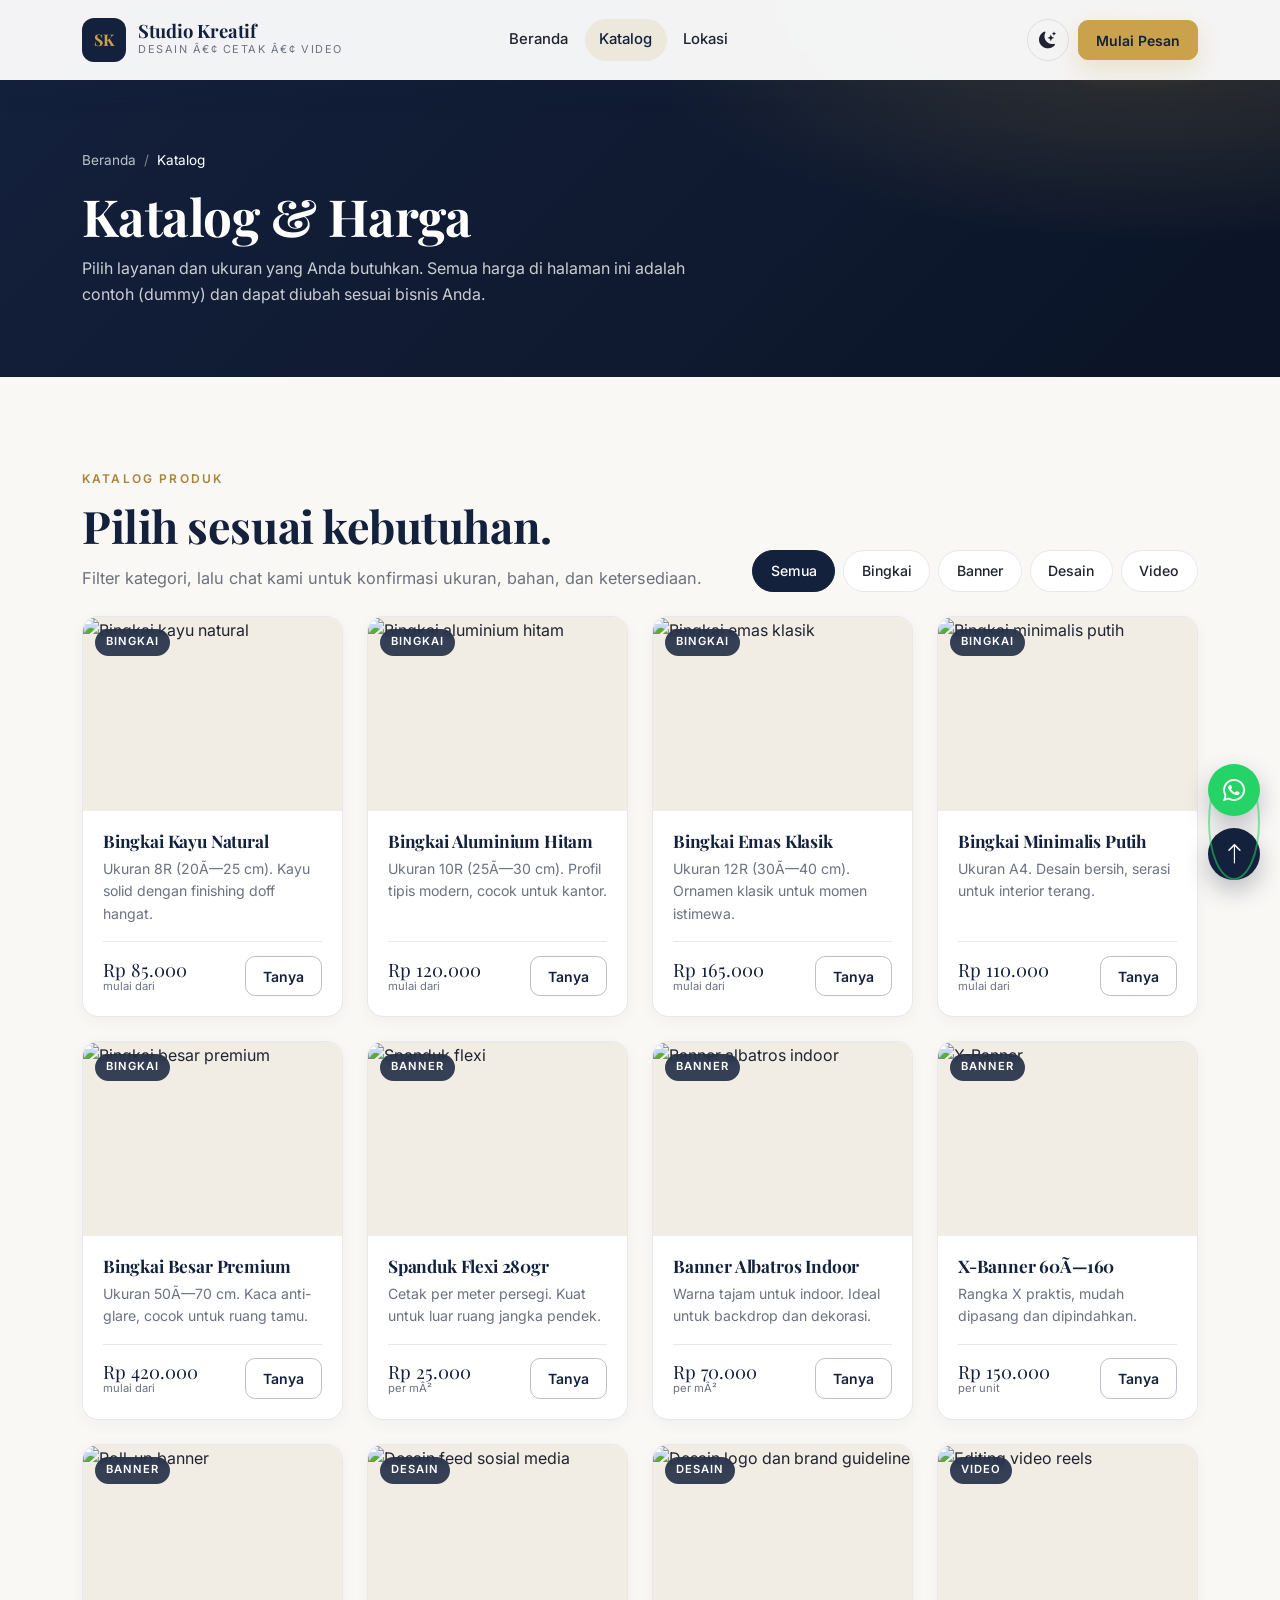
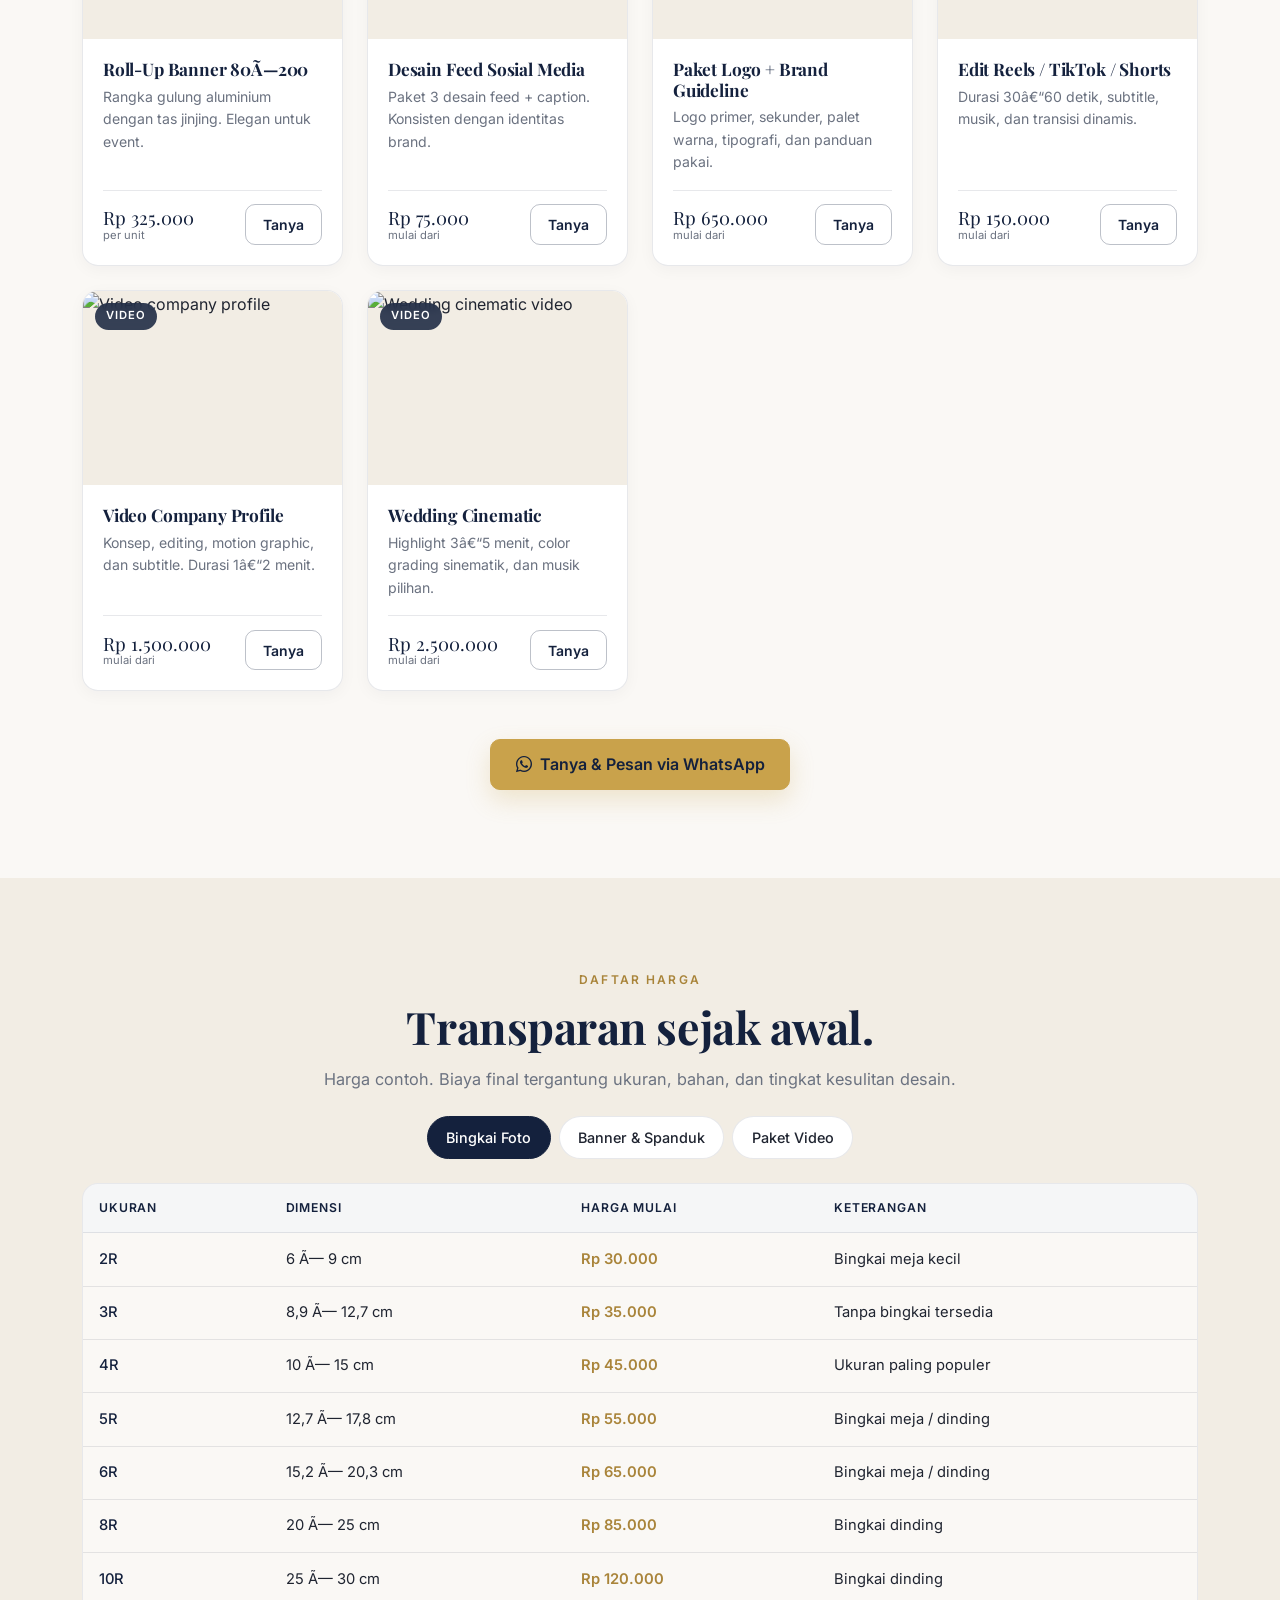
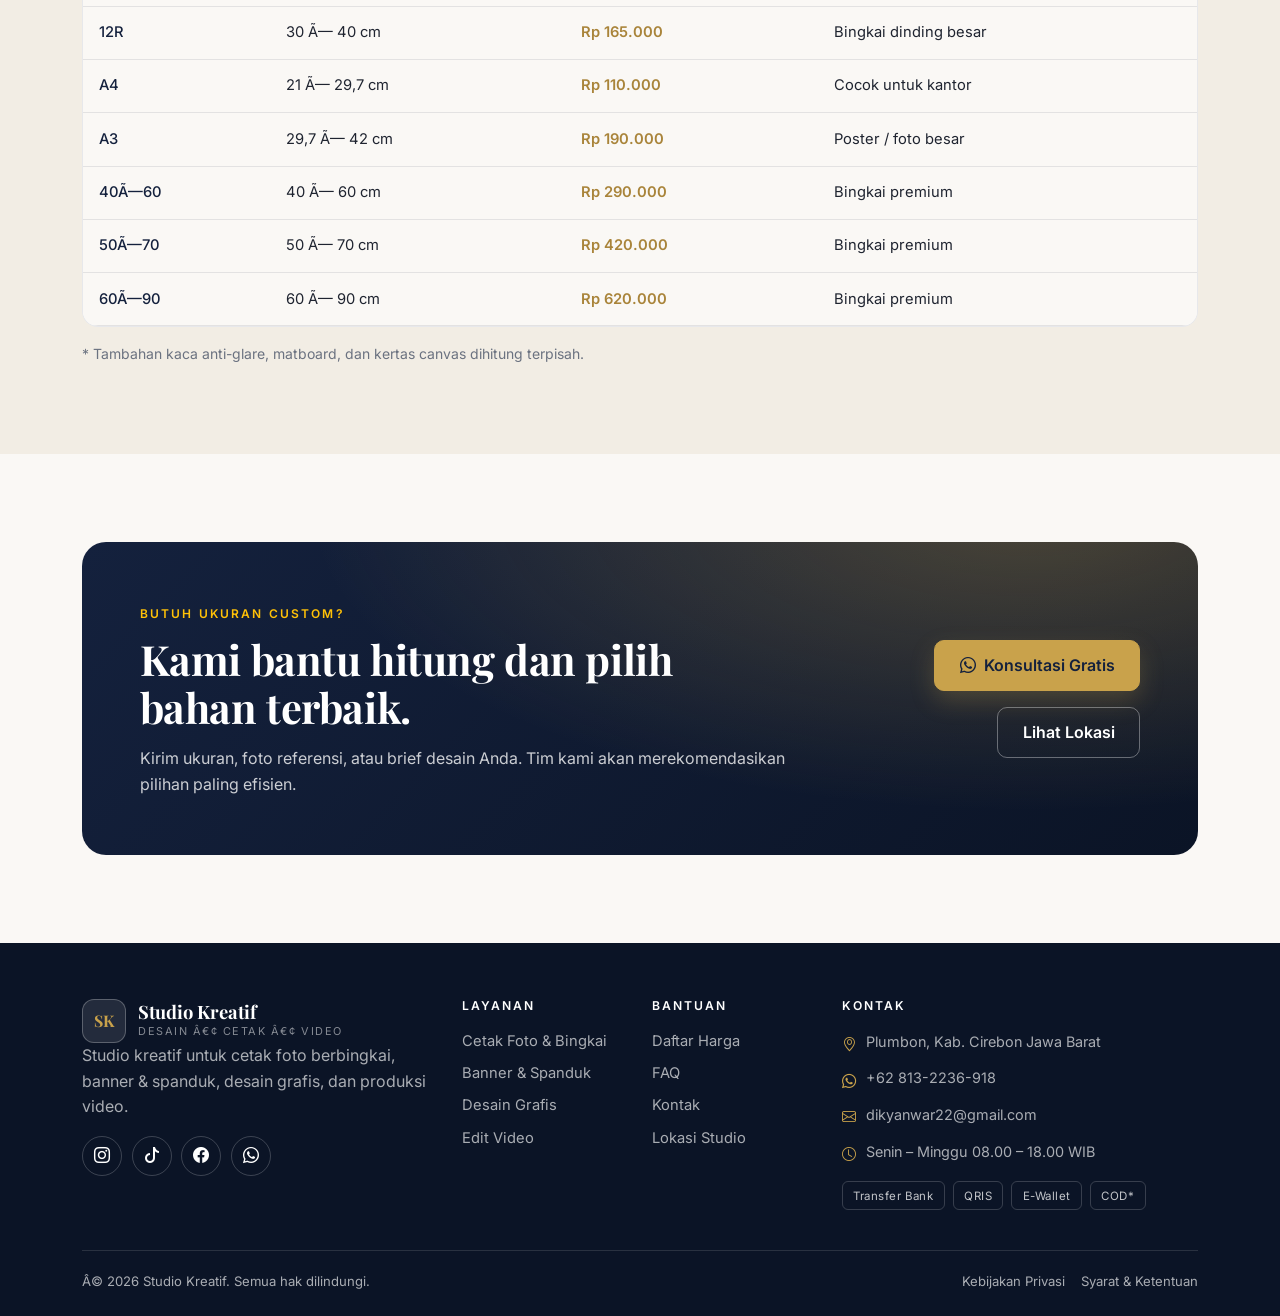
==== katalog.html @ ff6238dd "first commit" ====
﻿<!DOCTYPE html>
<html lang="id">
  <head>
    <meta charset="utf-8" />
    <meta name="viewport" content="width=device-width, initial-scale=1" />
    <title>Katalog &amp; Harga â€” Studio Kreatif</title>
    <meta
      name="description"
      content="Katalog lengkap Studio Kreatif: bingkai foto, banner & spanduk, desain grafis, dan paket edit video beserta daftar harga."
    />
    <meta name="theme-color" content="#14213D" />

    <link rel="preconnect" href="https://fonts.googleapis.com" />
    <link rel="preconnect" href="https://fonts.gstatic.com" crossorigin />
    <link
      href="https://fonts.googleapis.com/css2?family=Inter:wght@400;500;600;700&family=Playfair+Display:wght@600;700&display=swap"
      rel="stylesheet"
    />
    <link
      href="https://cdn.jsdelivr.net/npm/bootstrap@5.3.3/dist/css/bootstrap.min.css"
      rel="stylesheet"
    />
    <link
      href="https://cdn.jsdelivr.net/npm/bootstrap-icons@1.11.3/font/bootstrap-icons.min.css"
      rel="stylesheet"
    />
    <link href="assets/css/variables.css" rel="stylesheet" />
    <link href="assets/css/style.css" rel="stylesheet" />
    <link
      rel="icon"
      href="data:image/svg+xml,%3Csvg xmlns='http://www.w3.org/2000/svg' viewBox='0 0 64 64'%3E%3Crect width='64' height='64' rx='14' fill='%2314213D'/%3E%3Ctext x='32' y='42' font-family='Georgia,serif' font-size='26' fill='%23C9A24B' text-anchor='middle'%3ESK%3C/text%3E%3C/svg%3E"
    />
    <script>
      (function () {
        try {
          var t = localStorage.getItem("sk-theme");
          if (t) document.documentElement.setAttribute("data-theme", t);
          document.documentElement.classList.add("js");
        } catch (e) {
          document.documentElement.classList.add("js");
        }
      })();
    </script>
  </head>

  <body class="page-catalog">
    <a class="visually-hidden-focusable" href="#main">Lewati ke konten utama</a>

    <!-- ================= HEADER ================= -->
    <header class="site-header is-solid" id="siteHeader">
      <div class="container">
        <div class="header-inner">
          <a class="brand" href="index.html" aria-label="Beranda Studio Kreatif">
            <span class="brand-mark" aria-hidden="true">SK</span>
            <span class="brand-text">
              <strong data-brand>Studio Kreatif</strong>
              <small>Desain â€¢ Cetak â€¢ Video</small>
            </span>
          </a>

          <ul class="nav-menu d-none d-lg-flex">
            <li><a href="index.html">Beranda</a></li>
            <li><a class="is-active" href="katalog.html">Katalog</a></li>
            <li><a href="lokasi.html">Lokasi</a></li>
          </ul>

          <div class="header-actions">
            <button
              class="icon-btn theme-toggle"
              id="themeToggle"
              type="button"
              aria-label="Aktifkan mode gelap"
              title="Ganti tema"
            >
              <i class="bi bi-moon-stars-fill" aria-hidden="true"></i>
              <i class="bi bi-sun-fill" aria-hidden="true"></i>
            </button>
            <a class="btn btn-gold btn-sm d-none d-sm-inline-flex" href="#" data-wa>
              Mulai Pesan
            </a>
            <button
              class="menu-toggle d-lg-none"
              type="button"
              data-bs-toggle="offcanvas"
              data-bs-target="#mobileMenu"
              aria-controls="mobileMenu"
              aria-label="Buka menu"
            >
              <i class="bi bi-list" aria-hidden="true"></i>
            </button>
          </div>
        </div>
      </div>
    </header>

    <!-- ================= OFFCANVAS ================= -->
    <div
      class="offcanvas offcanvas-end"
      tabindex="-1"
      id="mobileMenu"
      aria-labelledby="mobileMenuLabel"
    >
      <div class="offcanvas-header">
        <span class="brand" id="mobileMenuLabel">
          <span class="brand-mark" aria-hidden="true">SK</span>
          <span class="brand-text">
            <strong data-brand>Studio Kreatif</strong>
            <small>Desain â€¢ Cetak â€¢ Video</small>
          </span>
        </span>
        <button
          type="button"
          class="btn-close"
          data-bs-dismiss="offcanvas"
          aria-label="Tutup menu"
        ></button>
      </div>
      <div class="offcanvas-body d-flex flex-column">
        <nav class="nav flex-column mb-4">
          <a class="nav-link" href="index.html">Beranda</a>
          <a class="nav-link is-active" href="katalog.html">Katalog</a>
          <a class="nav-link" href="lokasi.html">Lokasi</a>
        </nav>
        <a class="btn btn-gold w-100 mb-3" href="#" data-wa>Mulai Pesan</a>
        <a class="btn btn-outline-navy w-100" href="#" data-wa>Chat WhatsApp</a>
        <div class="offcanvas-contact mt-4">
          <div class="mb-2"><i class="bi bi-geo-alt text-gold me-2"></i><span data-address>Alamat studio</span></div>
          <div class="mb-2"><i class="bi bi-telephone text-gold me-2"></i><span data-phone>Nomor WhatsApp</span></div>
          <div><i class="bi bi-envelope text-gold me-2"></i><a data-email href="#">email</a></div>
        </div>
      </div>
    </div>

    <main id="main">
      <!-- ================= PAGE HERO ================= -->
      <section class="page-hero">
        <div class="container">
          <nav aria-label="breadcrumb">
            <ol class="breadcrumb">
              <li class="breadcrumb-item"><a href="index.html">Beranda</a></li>
              <li class="breadcrumb-item active" aria-current="page">Katalog</li>
            </ol>
          </nav>
          <h1>Katalog &amp; Harga</h1>
          <p>
            Pilih layanan dan ukuran yang Anda butuhkan. Semua harga di halaman
            ini adalah contoh (dummy) dan dapat diubah sesuai bisnis Anda.
          </p>
        </div>
      </section>

      <!-- ================= KATALOG ================= -->
      <section class="section" id="katalog" aria-labelledby="katalogTitle">
        <div class="container">
          <div class="row align-items-end g-4 mb-4">
            <div class="col-lg-7 reveal">
              <span class="eyebrow">Katalog Produk</span>
              <h2 class="section-title" id="katalogTitle">Pilih sesuai kebutuhan.</h2>
              <p class="section-subtitle">
                Filter kategori, lalu chat kami untuk konfirmasi ukuran, bahan, dan
                ketersediaan.
              </p>
            </div>
            <div class="col-lg-5 reveal">
              <div class="filter-bar justify-content-lg-end" role="group" aria-label="Filter kategori">
                <button class="filter-btn is-active" type="button" data-filter="all">Semua</button>
                <button class="filter-btn" type="button" data-filter="bingkai">Bingkai</button>
                <button class="filter-btn" type="button" data-filter="banner">Banner</button>
                <button class="filter-btn" type="button" data-filter="desain">Desain</button>
                <button class="filter-btn" type="button" data-filter="video">Video</button>
              </div>
            </div>
          </div>

          <div class="row g-4">
            <!-- Bingkai -->
            <div class="col-12 col-sm-6 col-lg-4 col-xl-3 reveal" data-category="bingkai">
              <article class="product-card">
                <div class="product-media">
                  <span class="product-badge">Bingkai</span>
                  <img src="https://picsum.photos/seed/sk-cat-kayu/640/480" alt="Bingkai kayu natural" width="640" height="480" loading="lazy" />
                </div>
                <div class="product-body">
                  <h3>Bingkai Kayu Natural</h3>
                  <p>Ukuran 8R (20Ã—25 cm). Kayu solid dengan finishing doff hangat.</p>
                  <div class="product-foot">
                    <div class="product-price">Rp 85.000<small>mulai dari</small></div>
                    <a class="btn btn-outline-navy btn-sm" href="#" data-wa data-wa-text="Halo, saya ingin pesan Bingkai Kayu Natural 8R (20x25 cm).">Tanya</a>
                  </div>
                </div>
              </article>
            </div>

            <div class="col-12 col-sm-6 col-lg-4 col-xl-3 reveal" data-category="bingkai">
              <article class="product-card">
                <div class="product-media">
                  <span class="product-badge">Bingkai</span>
                  <img src="https://picsum.photos/seed/sk-cat-alu/640/480" alt="Bingkai aluminium hitam" width="640" height="480" loading="lazy" />
                </div>
                <div class="product-body">
                  <h3>Bingkai Aluminium Hitam</h3>
                  <p>Ukuran 10R (25Ã—30 cm). Profil tipis modern, cocok untuk kantor.</p>
                  <div class="product-foot">
                    <div class="product-price">Rp 120.000<small>mulai dari</small></div>
                    <a class="btn btn-outline-navy btn-sm" href="#" data-wa data-wa-text="Halo, saya ingin pesan Bingkai Aluminium Hitam 10R (25x30 cm).">Tanya</a>
                  </div>
                </div>
              </article>
            </div>

            <div class="col-12 col-sm-6 col-lg-4 col-xl-3 reveal" data-category="bingkai">
              <article class="product-card">
                <div class="product-media">
                  <span class="product-badge">Bingkai</span>
                  <img src="https://picsum.photos/seed/sk-cat-gold/640/480" alt="Bingkai emas klasik" width="640" height="480" loading="lazy" />
                </div>
                <div class="product-body">
                  <h3>Bingkai Emas Klasik</h3>
                  <p>Ukuran 12R (30Ã—40 cm). Ornamen klasik untuk momen istimewa.</p>
                  <div class="product-foot">
                    <div class="product-price">Rp 165.000<small>mulai dari</small></div>
                    <a class="btn btn-outline-navy btn-sm" href="#" data-wa data-wa-text="Halo, saya ingin pesan Bingkai Emas Klasik 12R (30x40 cm).">Tanya</a>
                  </div>
                </div>
              </article>
            </div>

            <div class="col-12 col-sm-6 col-lg-4 col-xl-3 reveal" data-category="bingkai">
              <article class="product-card">
                <div class="product-media">
                  <span class="product-badge">Bingkai</span>
                  <img src="https://picsum.photos/seed/sk-cat-white/640/480" alt="Bingkai minimalis putih" width="640" height="480" loading="lazy" />
                </div>
                <div class="product-body">
                  <h3>Bingkai Minimalis Putih</h3>
                  <p>Ukuran A4. Desain bersih, serasi untuk interior terang.</p>
                  <div class="product-foot">
                    <div class="product-price">Rp 110.000<small>mulai dari</small></div>
                    <a class="btn btn-outline-navy btn-sm" href="#" data-wa data-wa-text="Halo, saya ingin pesan Bingkai Minimalis Putih ukuran A4.">Tanya</a>
                  </div>
                </div>
              </article>
            </div>

            <div class="col-12 col-sm-6 col-lg-4 col-xl-3 reveal" data-category="bingkai">
              <article class="product-card">
                <div class="product-media">
                  <span class="product-badge">Bingkai</span>
                  <img src="https://picsum.photos/seed/sk-cat-big/640/480" alt="Bingkai besar premium" width="640" height="480" loading="lazy" />
                </div>
                <div class="product-body">
                  <h3>Bingkai Besar Premium</h3>
                  <p>Ukuran 50Ã—70 cm. Kaca anti-glare, cocok untuk ruang tamu.</p>
                  <div class="product-foot">
                    <div class="product-price">Rp 420.000<small>mulai dari</small></div>
                    <a class="btn btn-outline-navy btn-sm" href="#" data-wa data-wa-text="Halo, saya ingin pesan Bingkai Besar Premium 50x70 cm.">Tanya</a>
                  </div>
                </div>
              </article>
            </div>

            <!-- Banner -->
            <div class="col-12 col-sm-6 col-lg-4 col-xl-3 reveal" data-category="banner">
              <article class="product-card">
                <div class="product-media">
                  <span class="product-badge">Banner</span>
                  <img src="https://picsum.photos/seed/sk-cat-flexi/640/480" alt="Spanduk flexi" width="640" height="480" loading="lazy" />
                </div>
                <div class="product-body">
                  <h3>Spanduk Flexi 280gr</h3>
                  <p>Cetak per meter persegi. Kuat untuk luar ruang jangka pendek.</p>
                  <div class="product-foot">
                    <div class="product-price">Rp 25.000<small>per mÂ²</small></div>
                    <a class="btn btn-outline-navy btn-sm" href="#" data-wa data-wa-text="Halo, saya ingin pesan Spanduk Flexi 280gr. Mohon info ukuran dan harga.">Tanya</a>
                  </div>
                </div>
              </article>
            </div>

            <div class="col-12 col-sm-6 col-lg-4 col-xl-3 reveal" data-category="banner">
              <article class="product-card">
                <div class="product-media">
                  <span class="product-badge">Banner</span>
                  <img src="https://picsum.photos/seed/sk-cat-albatros/640/480" alt="Banner albatros indoor" width="640" height="480" loading="lazy" />
                </div>
                <div class="product-body">
                  <h3>Banner Albatros Indoor</h3>
                  <p>Warna tajam untuk indoor. Ideal untuk backdrop dan dekorasi.</p>
                  <div class="product-foot">
                    <div class="product-price">Rp 70.000<small>per mÂ²</small></div>
                    <a class="btn btn-outline-navy btn-sm" href="#" data-wa data-wa-text="Halo, saya ingin pesan Banner Albatros Indoor. Mohon info ukuran dan harga.">Tanya</a>
                  </div>
                </div>
              </article>
            </div>

            <div class="col-12 col-sm-6 col-lg-4 col-xl-3 reveal" data-category="banner">
              <article class="product-card">
                <div class="product-media">
                  <span class="product-badge">Banner</span>
                  <img src="https://picsum.photos/seed/sk-cat-xbanner/640/480" alt="X-Banner" width="640" height="480" loading="lazy" />
                </div>
                <div class="product-body">
                  <h3>X-Banner 60Ã—160</h3>
                  <p>Rangka X praktis, mudah dipasang dan dipindahkan.</p>
                  <div class="product-foot">
                    <div class="product-price">Rp 150.000<small>per unit</small></div>
                    <a class="btn btn-outline-navy btn-sm" href="#" data-wa data-wa-text="Halo, saya ingin pesan X-Banner 60x160 cm.">Tanya</a>
                  </div>
                </div>
              </article>
            </div>

            <div class="col-12 col-sm-6 col-lg-4 col-xl-3 reveal" data-category="banner">
              <article class="product-card">
                <div class="product-media">
                  <span class="product-badge">Banner</span>
                  <img src="https://picsum.photos/seed/sk-cat-rollup/640/480" alt="Roll-up banner" width="640" height="480" loading="lazy" />
                </div>
                <div class="product-body">
                  <h3>Roll-Up Banner 80Ã—200</h3>
                  <p>Rangka gulung aluminium dengan tas jinjing. Elegan untuk event.</p>
                  <div class="product-foot">
                    <div class="product-price">Rp 325.000<small>per unit</small></div>
                    <a class="btn btn-outline-navy btn-sm" href="#" data-wa data-wa-text="Halo, saya ingin pesan Roll-Up Banner 80x200 cm.">Tanya</a>
                  </div>
                </div>
              </article>
            </div>

            <!-- Desain -->
            <div class="col-12 col-sm-6 col-lg-4 col-xl-3 reveal" data-category="desain">
              <article class="product-card">
                <div class="product-media">
                  <span class="product-badge">Desain</span>
                  <img src="https://picsum.photos/seed/sk-cat-feed/640/480" alt="Desain feed sosial media" width="640" height="480" loading="lazy" />
                </div>
                <div class="product-body">
                  <h3>Desain Feed Sosial Media</h3>
                  <p>Paket 3 desain feed + caption. Konsisten dengan identitas brand.</p>
                  <div class="product-foot">
                    <div class="product-price">Rp 75.000<small>mulai dari</small></div>
                    <a class="btn btn-outline-navy btn-sm" href="#" data-wa data-wa-text="Halo, saya ingin pesan Desain Feed Sosial Media (paket 3 desain).">Tanya</a>
                  </div>
                </div>
              </article>
            </div>

            <div class="col-12 col-sm-6 col-lg-4 col-xl-3 reveal" data-category="desain">
              <article class="product-card">
                <div class="product-media">
                  <span class="product-badge">Desain</span>
                  <img src="https://picsum.photos/seed/sk-cat-logo/640/480" alt="Desain logo dan brand guideline" width="640" height="480" loading="lazy" />
                </div>
                <div class="product-body">
                  <h3>Paket Logo + Brand Guideline</h3>
                  <p>Logo primer, sekunder, palet warna, tipografi, dan panduan pakai.</p>
                  <div class="product-foot">
                    <div class="product-price">Rp 650.000<small>mulai dari</small></div>
                    <a class="btn btn-outline-navy btn-sm" href="#" data-wa data-wa-text="Halo, saya ingin pesan Paket Logo + Brand Guideline.">Tanya</a>
                  </div>
                </div>
              </article>
            </div>

            <!-- Video -->
            <div class="col-12 col-sm-6 col-lg-4 col-xl-3 reveal" data-category="video">
              <article class="product-card">
                <div class="product-media">
                  <span class="product-badge">Video</span>
                  <img src="https://picsum.photos/seed/sk-cat-reels/640/480" alt="Editing video reels" width="640" height="480" loading="lazy" />
                </div>
                <div class="product-body">
                  <h3>Edit Reels / TikTok / Shorts</h3>
                  <p>Durasi 30â€“60 detik, subtitle, musik, dan transisi dinamis.</p>
                  <div class="product-foot">
                    <div class="product-price">Rp 150.000<small>mulai dari</small></div>
                    <a class="btn btn-outline-navy btn-sm" href="#" data-wa data-wa-text="Halo, saya ingin pesan Edit Reels/TikTok/Shorts.">Tanya</a>
                  </div>
                </div>
              </article>
            </div>

            <div class="col-12 col-sm-6 col-lg-4 col-xl-3 reveal" data-category="video">
              <article class="product-card">
                <div class="product-media">
                  <span class="product-badge">Video</span>
                  <img src="https://picsum.photos/seed/sk-cat-company/640/480" alt="Video company profile" width="640" height="480" loading="lazy" />
                </div>
                <div class="product-body">
                  <h3>Video Company Profile</h3>
                  <p>Konsep, editing, motion graphic, dan subtitle. Durasi 1â€“2 menit.</p>
                  <div class="product-foot">
                    <div class="product-price">Rp 1.500.000<small>mulai dari</small></div>
                    <a class="btn btn-outline-navy btn-sm" href="#" data-wa data-wa-text="Halo, saya ingin pesan Video Company Profile.">Tanya</a>
                  </div>
                </div>
              </article>
            </div>

            <div class="col-12 col-sm-6 col-lg-4 col-xl-3 reveal" data-category="video">
              <article class="product-card">
                <div class="product-media">
                  <span class="product-badge">Video</span>
                  <img src="https://picsum.photos/seed/sk-cat-wedding/640/480" alt="Wedding cinematic video" width="640" height="480" loading="lazy" />
                </div>
                <div class="product-body">
                  <h3>Wedding Cinematic</h3>
                  <p>Highlight 3â€“5 menit, color grading sinematik, dan musik pilihan.</p>
                  <div class="product-foot">
                    <div class="product-price">Rp 2.500.000<small>mulai dari</small></div>
                    <a class="btn btn-outline-navy btn-sm" href="#" data-wa data-wa-text="Halo, saya ingin pesan Wedding Cinematic Video.">Tanya</a>
                  </div>
                </div>
              </article>
            </div>
          </div>

          <div class="text-center mt-5 reveal">
            <a class="btn btn-gold" href="#" data-wa>
              <i class="bi bi-whatsapp me-2" aria-hidden="true"></i>Tanya &amp; Pesan via WhatsApp
            </a>
          </div>
        </div>
      </section>

      <!-- ================= HARGA ================= -->
      <section class="section section-alt" id="harga" aria-labelledby="hargaTitle">
        <div class="container">
          <div class="section-head mx-auto text-center mb-4 reveal">
            <span class="eyebrow">Daftar Harga</span>
            <h2 class="section-title" id="hargaTitle">Transparan sejak awal.</h2>
            <p class="section-subtitle">
              Harga contoh. Biaya final tergantung ukuran, bahan, dan tingkat
              kesulitan desain.
            </p>
          </div>

          <ul class="nav nav-pills nav-pills-sk justify-content-center mb-4 reveal" role="tablist">
            <li class="nav-item" role="presentation">
              <button class="nav-link active" id="tab-bingkai" data-bs-toggle="pill" data-bs-target="#pane-bingkai" type="button" role="tab" aria-controls="pane-bingkai" aria-selected="true">
                Bingkai Foto
              </button>
            </li>
            <li class="nav-item" role="presentation">
              <button class="nav-link" id="tab-banner" data-bs-toggle="pill" data-bs-target="#pane-banner" type="button" role="tab" aria-controls="pane-banner" aria-selected="false">
                Banner &amp; Spanduk
              </button>
            </li>
            <li class="nav-item" role="presentation">
              <button class="nav-link" id="tab-video" data-bs-toggle="pill" data-bs-target="#pane-video" type="button" role="tab" aria-controls="pane-video" aria-selected="false">
                Paket Video
              </button>
            </li>
          </ul>

          <div class="tab-content reveal">
            <div class="tab-pane fade show active" id="pane-bingkai" role="tabpanel" aria-labelledby="tab-bingkai" tabindex="0">
              <div class="pricing-table">
                <div class="table-responsive">
                  <table class="table table-sk align-middle mb-0">
                    <thead>
                      <tr>
                        <th scope="col">Ukuran</th>
                        <th scope="col">Dimensi</th>
                        <th scope="col">Harga mulai</th>
                        <th scope="col">Keterangan</th>
                      </tr>
                    </thead>
                    <tbody>
                      <tr><td>2R</td><td>6 Ã— 9 cm</td><td class="price-cell">Rp 30.000</td><td>Bingkai meja kecil</td></tr>
                      <tr><td>3R</td><td>8,9 Ã— 12,7 cm</td><td class="price-cell">Rp 35.000</td><td>Tanpa bingkai tersedia</td></tr>
                      <tr><td>4R</td><td>10 Ã— 15 cm</td><td class="price-cell">Rp 45.000</td><td>Ukuran paling populer</td></tr>
                      <tr><td>5R</td><td>12,7 Ã— 17,8 cm</td><td class="price-cell">Rp 55.000</td><td>Bingkai meja / dinding</td></tr>
                      <tr><td>6R</td><td>15,2 Ã— 20,3 cm</td><td class="price-cell">Rp 65.000</td><td>Bingkai meja / dinding</td></tr>
                      <tr><td>8R</td><td>20 Ã— 25 cm</td><td class="price-cell">Rp 85.000</td><td>Bingkai dinding</td></tr>
                      <tr><td>10R</td><td>25 Ã— 30 cm</td><td class="price-cell">Rp 120.000</td><td>Bingkai dinding</td></tr>
                      <tr><td>12R</td><td>30 Ã— 40 cm</td><td class="price-cell">Rp 165.000</td><td>Bingkai dinding besar</td></tr>
                      <tr><td>A4</td><td>21 Ã— 29,7 cm</td><td class="price-cell">Rp 110.000</td><td>Cocok untuk kantor</td></tr>
                      <tr><td>A3</td><td>29,7 Ã— 42 cm</td><td class="price-cell">Rp 190.000</td><td>Poster / foto besar</td></tr>
                      <tr><td>40Ã—60</td><td>40 Ã— 60 cm</td><td class="price-cell">Rp 290.000</td><td>Bingkai premium</td></tr>
                      <tr><td>50Ã—70</td><td>50 Ã— 70 cm</td><td class="price-cell">Rp 420.000</td><td>Bingkai premium</td></tr>
                      <tr><td>60Ã—90</td><td>60 Ã— 90 cm</td><td class="price-cell">Rp 620.000</td><td>Bingkai premium</td></tr>
                    </tbody>
                  </table>
                </div>
              </div>
              <p class="small text-muted-2 mt-3 mb-0">
                * Tambahan kaca anti-glare, matboard, dan kertas canvas dihitung terpisah.
              </p>
            </div>

            <div class="tab-pane fade" id="pane-banner" role="tabpanel" aria-labelledby="tab-banner" tabindex="0">
              <div class="pricing-table">
                <div class="table-responsive">
                  <table class="table table-sk align-middle mb-0">
                    <thead>
                      <tr>
                        <th scope="col">Bahan / Layanan</th>
                        <th scope="col">Satuan</th>
                        <th scope="col">Harga</th>
                        <th scope="col">Keterangan</th>
                      </tr>
                    </thead>
                    <tbody>
                      <tr><td>Flexi 280gr</td><td>per mÂ²</td><td class="price-cell">Rp 25.000</td><td>Outdoor jangka pendek</td></tr>
                      <tr><td>Flexi 340gr</td><td>per mÂ²</td><td class="price-cell">Rp 35.000</td><td>Lebih tebal &amp; kuat</td></tr>
                      <tr><td>Flexi 440gr</td><td>per mÂ²</td><td class="price-cell">Rp 45.000</td><td>Premium outdoor</td></tr>
                      <tr><td>Albatros Indoor</td><td>per mÂ²</td><td class="price-cell">Rp 70.000</td><td>Warna tajam, indoor</td></tr>
                      <tr><td>Vinyl</td><td>per mÂ²</td><td class="price-cell">Rp 90.000</td><td>Stiker vinyl premium</td></tr>
                      <tr><td>Finishing mata ayam</td><td>per titik</td><td class="price-cell">Rp 5.000</td><td>Ring logam</td></tr>
                      <tr><td>Finishing lipat jahit</td><td>per meter</td><td class="price-cell">Rp 10.000</td><td>Penguat tepi</td></tr>
                      <tr><td>X-Banner 60Ã—160</td><td>per unit</td><td class="price-cell">Rp 150.000</td><td>Termasuk rangka</td></tr>
                      <tr><td>Roll-Up 80Ã—200</td><td>per unit</td><td class="price-cell">Rp 325.000</td><td>Termasuk tas jinjing</td></tr>
                    </tbody>
                  </table>
                </div>
              </div>
              <p class="small text-muted-2 mt-3 mb-0">
                * Rumus: (Panjang Ã— Lebar Ã— harga per mÂ² Ã— qty) + biaya finishing.
              </p>
            </div>

            <div class="tab-pane fade" id="pane-video" role="tabpanel" aria-labelledby="tab-video" tabindex="0">
              <div class="pricing-table">
                <div class="table-responsive">
                  <table class="table table-sk align-middle mb-0">
                    <thead>
                      <tr>
                        <th scope="col">Fitur</th>
                        <th scope="col">Basic</th>
                        <th scope="col">Standard</th>
                        <th scope="col">Premium</th>
                      </tr>
                    </thead>
                    <tbody>
                      <tr><td>Harga</td><td class="price-cell">Rp 350.000</td><td class="price-cell">Rp 850.000</td><td class="price-cell">Rp 2.500.000</td></tr>
                      <tr><td>Durasi</td><td>â‰¤ 30 detik</td><td>â‰¤ 90 detik</td><td>â‰¤ 5 menit</td></tr>
                      <tr><td>Jumlah revisi</td><td>1Ã—</td><td>2Ã—</td><td>3Ã—</td></tr>
                      <tr><td>Resolusi</td><td>1080p</td><td>1080p</td><td>4K</td></tr>
                      <tr><td>Musik &amp; subtitle</td><td>Termasuk</td><td>Termasuk</td><td>Termasuk</td></tr>
                      <tr><td>Motion graphic</td><td>â€”</td><td>Sederhana</td><td>Custom</td></tr>
                      <tr><td>Waktu pengerjaan</td><td>2â€“3 hari</td><td>3â€“5 hari</td><td>7â€“10 hari</td></tr>
                    </tbody>
                  </table>
                </div>
              </div>
              <p class="small text-muted-2 mt-3 mb-0">
                * Harga belum termasuk shooting. Silakan konsultasikan kebutuhan Anda.
              </p>
            </div>
          </div>
        </div>
      </section>

      <!-- ================= CTA ================= -->
      <section class="section" aria-labelledby="ctaKatalogTitle">
        <div class="container">
          <div class="cta-band reveal">
            <div class="row align-items-center g-4">
              <div class="col-lg-8">
                <span class="eyebrow text-warning">Butuh ukuran custom?</span>
                <h2 id="ctaKatalogTitle">Kami bantu hitung dan pilih bahan terbaik.</h2>
                <p class="mt-3">
                  Kirim ukuran, foto referensi, atau brief desain Anda. Tim kami akan
                  merekomendasikan pilihan paling efisien.
                </p>
              </div>
              <div class="col-lg-4">
                <div class="d-flex flex-wrap gap-3 justify-content-lg-end">
                  <a class="btn btn-gold" href="#" data-wa>
                    <i class="bi bi-whatsapp me-2" aria-hidden="true"></i>Konsultasi Gratis
                  </a>
                  <a class="btn btn-ghost-light" href="lokasi.html">Lihat Lokasi</a>
                </div>
              </div>
            </div>
          </div>
        </div>
      </section>
    </main>

    <!-- ================= FOOTER ================= -->
    <footer class="site-footer">
      <div class="container">
        <div class="row g-4">
          <div class="col-lg-4">
            <a class="brand footer-brand" href="index.html">
              <span class="brand-mark" aria-hidden="true">SK</span>
              <span class="brand-text">
                <strong data-brand>Studio Kreatif</strong>
                <small>Desain â€¢ Cetak â€¢ Video</small>
              </span>
            </a>
            <p>
              Studio kreatif untuk cetak foto berbingkai, banner &amp; spanduk,
              desain grafis, dan produksi video.
            </p>
            <div class="social-links">
              <a href="#" data-social="instagram" aria-label="Instagram"><i class="bi bi-instagram" aria-hidden="true"></i></a>
              <a href="#" data-social="tiktok" aria-label="TikTok"><i class="bi bi-tiktok" aria-hidden="true"></i></a>
              <a href="#" data-social="facebook" aria-label="Facebook"><i class="bi bi-facebook" aria-hidden="true"></i></a>
              <a href="#" data-wa aria-label="WhatsApp"><i class="bi bi-whatsapp" aria-hidden="true"></i></a>
            </div>
          </div>

          <div class="col-6 col-lg-2">
            <h3>Layanan</h3>
            <ul class="footer-links">
              <li><a href="katalog.html?kategori=bingkai">Cetak Foto &amp; Bingkai</a></li>
              <li><a href="katalog.html?kategori=banner">Banner &amp; Spanduk</a></li>
              <li><a href="katalog.html?kategori=desain">Desain Grafis</a></li>
              <li><a href="katalog.html?kategori=video">Edit Video</a></li>
            </ul>
          </div>

          <div class="col-6 col-lg-2">
            <h3>Bantuan</h3>
            <ul class="footer-links">
              <li><a href="katalog.html#harga">Daftar Harga</a></li>
              <li><a href="lokasi.html#faq">FAQ</a></li>
              <li><a href="lokasi.html#kontak">Kontak</a></li>
              <li><a href="lokasi.html">Lokasi Studio</a></li>
            </ul>
          </div>

          <div class="col-lg-4">
            <h3>Kontak</h3>
            <ul class="footer-contact">
              <li><i class="bi bi-geo-alt" aria-hidden="true"></i><span data-address>Alamat studio</span></li>
              <li><i class="bi bi-whatsapp" aria-hidden="true"></i><a href="#" data-wa><span data-phone>Nomor WhatsApp</span></a></li>
              <li><i class="bi bi-envelope" aria-hidden="true"></i><a data-email href="mailto:dikyanwar22@gmail.com">dikyanwar22@gmail.com</a></li>
              <li><i class="bi bi-clock" aria-hidden="true"></i><span>Senin – Minggu 08.00 – 18.00 WIB</span></li>
            </ul>
            <div class="pay-badges mt-3">
              <span>Transfer Bank</span>
              <span>QRIS</span>
              <span>E-Wallet</span>
              <span>COD*</span>
            </div>
          </div>
        </div>

        <div class="footer-bottom d-flex flex-wrap justify-content-between gap-2">
          <span>Â© <span data-year>2026</span> <span data-brand>Studio Kreatif</span>. Semua hak dilindungi.</span>
          <span class="d-flex gap-3">
            <a href="lokasi.html#faq">Kebijakan Privasi</a>
            <a href="lokasi.html#faq">Syarat &amp; Ketentuan</a>
          </span>
        </div>
      </div>
    </footer>

    <!-- ================= FLOATING ACTIONS ================= -->
    <div class="floating-actions" aria-label="Aksi cepat">
      <a class="fab fab-wa" href="#" data-wa aria-label="Chat WhatsApp" title="Chat WhatsApp">
        <i class="bi bi-whatsapp" aria-hidden="true"></i>
      </a>
      <button class="fab fab-top" id="scrollTop" type="button" aria-label="Kembali ke atas" title="Kembali ke atas">
        <i class="bi bi-arrow-up" aria-hidden="true"></i>
      </button>
    </div>

    <!-- ================= TOAST ================= -->
    <div class="toast-container position-fixed bottom-0 start-50 translate-middle-x p-3 mb-5">
      <div id="siteToast" class="toast align-items-center border-0" role="status" aria-live="polite" aria-atomic="true">
        <div class="d-flex">
          <div class="toast-body"></div>
          <button type="button" class="btn-close me-2 m-auto" data-bs-dismiss="toast" aria-label="Tutup"></button>
        </div>
      </div>
    </div>

    <script src="https://cdn.jsdelivr.net/npm/bootstrap@5.3.3/dist/js/bootstrap.bundle.min.js"></script>
    <script src="assets/js/config.js"></script>
    <script src="assets/js/main.js"></script>
  </body>
</html>
---- assets/css/variables.css ----
/* =========================================================
   Studio Kreatif — Design Tokens
   Palet: navy + emas, latar off-white, tipografi serif/sans.
   Ubah nilai di :root untuk mengganti tema seluruh situs.
   ========================================================= */

:root {
  /* Brand */
  --sk-navy: #14213d;
  --sk-navy-deep: #0b1426;
  --sk-navy-soft: #1b2b4d;
  --sk-gold: #c9a24b;
  --sk-gold-soft: #e3c98b;
  --sk-gold-dark: #a9843a;

  /* Netral */
  --sk-bg: #faf8f5;
  --sk-bg-alt: #f2ede4;
  --sk-surface: #ffffff;
  --sk-heading: #14213d;
  --sk-text: #1f2430;
  --sk-muted: #6b7280;
  --sk-border: rgba(20, 33, 61, 0.1);
  --sk-outline: rgba(20, 33, 61, 0.28);

  /* Status */
  --sk-success: #2e7d5b;
  --sk-danger: #b3261e;

  /* Bentuk & efek */
  --sk-radius: 16px;
  --sk-radius-sm: 10px;
  --sk-radius-lg: 24px;
  --sk-shadow: 0 12px 30px rgba(20, 33, 61, 0.09);
  --sk-shadow-lg: 0 24px 60px rgba(20, 33, 61, 0.14);
  --sk-transition: 200ms ease;

  /* Tipografi */
  --sk-font-body: "Inter", system-ui, -apple-system, "Segoe UI", sans-serif;
  --sk-font-display: "Playfair Display", Georgia, "Times New Roman", serif;

  /* Override Bootstrap */
  --bs-body-font-family: var(--sk-font-body);
  --bs-body-color: var(--sk-text);
  --bs-body-bg: var(--sk-bg);
  --bs-primary: #c9a24b;
  --bs-primary-rgb: 201, 162, 75;
  --bs-link-color: #14213d;
  --bs-link-hover-color: #a9843a;
  --bs-border-color: rgba(20, 33, 61, 0.1);
}

/* ---------- Dark mode ---------- */
html[data-theme="dark"] {
  --sk-bg: #0c1424;
  --sk-bg-alt: #0f1a2e;
  --sk-surface: #14203a;
  --sk-heading: #f3f6fc;
  --sk-text: #e6eaf2;
  --sk-muted: #a2abbc;
  --sk-border: rgba(255, 255, 255, 0.12);
  --sk-outline: rgba(255, 255, 255, 0.3);
  --sk-shadow: 0 12px 30px rgba(0, 0, 0, 0.35);
  --sk-shadow-lg: 0 24px 60px rgba(0, 0, 0, 0.45);

  --bs-body-color: #e6eaf2;
  --bs-body-bg: #0c1424;
  --bs-link-color: #f3f6fc;
  --bs-link-hover-color: #e3c98b;
  --bs-border-color: rgba(255, 255, 255, 0.12);
  color-scheme: dark;
}
---- assets/css/style.css ----
/* =========================================================
   Studio Kreatif — Komponen & Layout
   Ditulis mobile-first, memakai token dari variables.css
   ========================================================= */

/* ---------- Base ---------- */
html {
  scroll-behavior: smooth;
  scroll-padding-top: 96px;
}

body {
  font-family: var(--sk-font-body);
  background-color: var(--sk-bg);
  color: var(--sk-text);
  line-height: 1.6;
  -webkit-font-smoothing: antialiased;
  text-rendering: optimizeLegibility;
  overflow-x: hidden;
}

h1,
h2,
h3,
h4,
h5,
.font-display {
  font-family: var(--sk-font-display);
  color: var(--sk-heading);
  font-weight: 700;
  letter-spacing: -0.01em;
}

a {
  color: var(--sk-heading);
  transition: color var(--sk-transition);
}

a:hover {
  color: var(--sk-gold-dark);
}

img {
  max-width: 100%;
  height: auto;
}

::selection {
  background: rgba(201, 162, 75, 0.28);
}

:focus-visible {
  outline: 3px solid rgba(201, 162, 75, 0.6);
  outline-offset: 2px;
  border-radius: 6px;
}

.table {
  --bs-table-color: var(--sk-text);
  --bs-table-border-color: var(--sk-border);
}

/* ---------- Utilities ---------- */
.section {
  padding: clamp(3rem, 7vw, 5.5rem) 0;
}

.section-alt {
  background-color: var(--sk-bg-alt);
}

.text-muted-2 {
  color: var(--sk-muted) !important;
}

.text-gold {
  color: var(--sk-gold-dark) !important;
}

.section-head {
  max-width: 680px;
}

.section-title {
  font-size: clamp(1.7rem, 4vw, 2.8rem);
  line-height: 1.15;
  margin-bottom: 0.85rem;
}

.section-subtitle {
  color: var(--sk-muted);
  font-size: 1.02rem;
  margin-bottom: 0;
}

.eyebrow {
  display: inline-block;
  color: var(--sk-gold-dark);
  font-size: 0.75rem;
  font-weight: 600;
  letter-spacing: 0.18em;
  text-transform: uppercase;
  margin-bottom: 0.75rem;
}

.divider-gold {
  width: 56px;
  height: 3px;
  border-radius: 3px;
  background: var(--sk-gold);
  margin: 0 auto 1.25rem;
}

.divider-gold.start {
  margin-left: 0;
}

/* ---------- Animasi reveal ---------- */
html.js .reveal {
  opacity: 0;
  transform: translateY(22px);
  transition: opacity 0.6s ease, transform 0.6s ease;
  will-change: opacity, transform;
}

html.js .reveal.is-visible {
  opacity: 1;
  transform: none;
}

.reveal-delay-1 {
  transition-delay: 0.08s;
}
.reveal-delay-2 {
  transition-delay: 0.16s;
}
.reveal-delay-3 {
  transition-delay: 0.24s;
}

/* ---------- Buttons ---------- */
.btn {
  --bs-btn-border-radius: 10px;
  --bs-btn-font-weight: 600;
  padding: 0.78rem 1.55rem;
  transition: transform var(--sk-transition), box-shadow var(--sk-transition),
    background-color var(--sk-transition), color var(--sk-transition),
    border-color var(--sk-transition);
}

.btn:active {
  transform: translateY(1px);
}

.btn-gold {
  --bs-btn-color: var(--sk-navy);
  --bs-btn-bg: var(--sk-gold);
  --bs-btn-border-color: var(--sk-gold);
  --bs-btn-hover-color: var(--sk-navy);
  --bs-btn-hover-bg: var(--sk-gold-soft);
  --bs-btn-hover-border-color: var(--sk-gold-soft);
  --bs-btn-active-color: var(--sk-navy);
  --bs-btn-active-bg: var(--sk-gold-dark);
  --bs-btn-active-border-color: var(--sk-gold-dark);
  --bs-btn-disabled-bg: var(--sk-gold);
  --bs-btn-disabled-border-color: var(--sk-gold);
  box-shadow: 0 10px 24px rgba(201, 162, 75, 0.24);
}

.btn-gold:hover {
  box-shadow: 0 14px 30px rgba(201, 162, 75, 0.32);
}

.btn-navy {
  --bs-btn-color: #fff;
  --bs-btn-bg: var(--sk-navy);
  --bs-btn-border-color: var(--sk-navy);
  --bs-btn-hover-color: #fff;
  --bs-btn-hover-bg: var(--sk-navy-soft);
  --bs-btn-hover-border-color: var(--sk-navy-soft);
  --bs-btn-active-color: #fff;
  --bs-btn-active-bg: var(--sk-navy-deep);
  --bs-btn-active-border-color: var(--sk-navy-deep);
}

.btn-outline-navy {
  --bs-btn-color: var(--sk-heading);
  --bs-btn-border-color: var(--sk-outline);
  --bs-btn-hover-color: #fff;
  --bs-btn-hover-bg: var(--sk-navy);
  --bs-btn-hover-border-color: var(--sk-navy);
  --bs-btn-active-color: #fff;
  --bs-btn-active-bg: var(--sk-navy);
  --bs-btn-active-border-color: var(--sk-navy);
}

.btn-ghost-light {
  --bs-btn-color: #fff;
  --bs-btn-border-color: rgba(255, 255, 255, 0.35);
  --bs-btn-hover-color: var(--sk-navy);
  --bs-btn-hover-bg: #fff;
  --bs-btn-hover-border-color: #fff;
  --bs-btn-active-color: var(--sk-navy);
  --bs-btn-active-bg: #fff;
  --bs-btn-active-border-color: #fff;
}

.btn-sm {
  padding: 0.55rem 1.05rem;
  font-size: 0.875rem;
}

/* ---------- Header ---------- */
.site-header {
  position: fixed;
  inset: 0 0 auto 0;
  z-index: 1040;
  background: rgba(250, 248, 245, 0.92);
  -webkit-backdrop-filter: blur(12px);
  backdrop-filter: blur(12px);
  box-shadow: 0 1px 0 var(--sk-border);
  transition: background-color 0.25s ease, box-shadow 0.25s ease;
}

.site-header.is-solid {
  background: rgba(255, 255, 255, 0.95);
  box-shadow: 0 10px 30px rgba(20, 33, 61, 0.08);
}

.header-inner {
  display: flex;
  align-items: center;
  gap: 1.25rem;
  min-height: 80px;
}

.brand {
  display: flex;
  align-items: center;
  gap: 0.75rem;
  text-decoration: none;
  color: var(--sk-heading);
  flex: 0 0 auto;
}

.brand:hover {
  color: var(--sk-heading);
}

.brand-mark {
  width: 44px;
  height: 44px;
  border-radius: 12px;
  display: grid;
  place-items: center;
  background: var(--sk-navy);
  color: var(--sk-gold);
  font-family: var(--sk-font-display);
  font-weight: 700;
  font-size: 1rem;
  letter-spacing: 0.03em;
  flex: 0 0 auto;
}

.brand-text strong {
  display: block;
  font-family: var(--sk-font-display);
  font-size: 1.15rem;
  line-height: 1.1;
  color: var(--sk-heading);
}

.brand-text small {
  display: block;
  color: var(--sk-muted);
  font-size: 0.68rem;
  letter-spacing: 0.14em;
  text-transform: uppercase;
}

.nav-menu {
  display: flex;
  align-items: center;
  gap: 0.15rem;
  list-style: none;
  margin: 0 auto;
  padding: 0;
}

.nav-menu a {
  display: inline-flex;
  align-items: center;
  padding: 0.6rem 0.9rem;
  border-radius: 999px;
  color: var(--sk-text);
  text-decoration: none;
  font-weight: 500;
  font-size: 0.93rem;
  transition: color var(--sk-transition), background-color var(--sk-transition);
}

.nav-menu a:hover,
.nav-menu a.is-active {
  color: var(--sk-heading);
  background: rgba(201, 162, 75, 0.14);
}

.header-actions {
  display: flex;
  align-items: center;
  gap: 0.6rem;
  margin-left: auto;
}

.icon-btn {
  width: 42px;
  height: 42px;
  border-radius: 50%;
  display: inline-grid;
  place-items: center;
  border: 1px solid var(--sk-border);
  background: transparent;
  color: var(--sk-text);
  font-size: 1.05rem;
  transition: color var(--sk-transition), border-color var(--sk-transition),
    background-color var(--sk-transition);
}

.icon-btn:hover {
  color: var(--sk-heading);
  border-color: var(--sk-gold);
  background: rgba(201, 162, 75, 0.1);
}

.theme-toggle .bi-sun-fill {
  display: none;
}

html[data-theme="dark"] .theme-toggle .bi-sun-fill {
  display: inline;
}

html[data-theme="dark"] .theme-toggle .bi-moon-stars-fill {
  display: none;
}

.menu-toggle {
  width: 44px;
  height: 44px;
  border-radius: 10px;
  border: 1px solid var(--sk-border);
  background: transparent;
  color: var(--sk-text);
  font-size: 1.3rem;
  display: inline-grid;
  place-items: center;
}

/* Header transparan di atas hero (halaman beranda) */
.site-header--overlay:not(.is-solid) {
  background: transparent;
  box-shadow: none;
  -webkit-backdrop-filter: none;
  backdrop-filter: none;
}

.site-header--overlay:not(.is-solid) .brand,
.site-header--overlay:not(.is-solid) .nav-menu a,
.site-header--overlay:not(.is-solid) .brand-text strong {
  color: #fff;
}

.site-header--overlay:not(.is-solid) .brand-text small {
  color: rgba(255, 255, 255, 0.7);
}

.site-header--overlay:not(.is-solid) .brand-mark {
  background: rgba(255, 255, 255, 0.14);
  border: 1px solid rgba(255, 255, 255, 0.35);
}

.site-header--overlay:not(.is-solid) .nav-menu a:hover,
.site-header--overlay:not(.is-solid) .nav-menu a.is-active {
  color: #fff;
  background: rgba(255, 255, 255, 0.14);
}

.site-header--overlay:not(.is-solid) .icon-btn,
.site-header--overlay:not(.is-solid) .menu-toggle {
  color: #fff;
  border-color: rgba(255, 255, 255, 0.35);
}

.site-header--overlay:not(.is-solid) .icon-btn:hover {
  background: rgba(255, 255, 255, 0.14);
  border-color: rgba(255, 255, 255, 0.55);
}

/* ---------- Offcanvas mobile ---------- */
.offcanvas {
  background: var(--sk-bg);
  color: var(--sk-text);
}

.offcanvas-header {
  border-bottom: 1px solid var(--sk-border);
  padding: 1.1rem 1.25rem;
}

.offcanvas-body {
  padding: 1.25rem;
}

.offcanvas .nav-link {
  color: var(--sk-text);
  font-weight: 500;
  padding: 0.85rem 0;
  border-bottom: 1px solid var(--sk-border);
}

.offcanvas .nav-link:hover,
.offcanvas .nav-link.is-active {
  color: var(--sk-gold-dark);
}

.offcanvas-contact {
  color: var(--sk-muted);
  font-size: 0.9rem;
}

.offcanvas-contact a {
  color: var(--sk-heading);
  text-decoration: none;
}

/* ---------- Hero ---------- */
.hero {
  position: relative;
  min-height: min(100svh, 880px);
  display: flex;
  align-items: center;
  padding: 130px 0 96px;
  color: #fff;
  overflow: hidden;
  background: var(--sk-navy-deep);
}

.hero-media,
.hero-media img {
  position: absolute;
  inset: 0;
  width: 100%;
  height: 100%;
}

.hero-media img {
  object-fit: cover;
  object-position: center;
}

.hero-overlay {
  position: absolute;
  inset: 0;
  background: linear-gradient(
    105deg,
    rgba(9, 16, 30, 0.93) 0%,
    rgba(9, 16, 30, 0.8) 45%,
    rgba(9, 16, 30, 0.4) 100%
  );
}

.hero-content {
  position: relative;
  z-index: 2;
  max-width: 740px;
}

.hero-eyebrow {
  display: inline-flex;
  align-items: center;
  gap: 0.55rem;
  padding: 0.45rem 0.95rem;
  border: 1px solid rgba(255, 255, 255, 0.28);
  border-radius: 999px;
  background: rgba(255, 255, 255, 0.08);
  color: #f3e3bf;
  font-size: 0.75rem;
  font-weight: 600;
  letter-spacing: 0.16em;
  text-transform: uppercase;
}

.hero h1 {
  color: #fff;
  font-size: clamp(2.35rem, 5.4vw, 4.3rem);
  line-height: 1.04;
  margin: 1.25rem 0 1.1rem;
}

.hero h1 .accent {
  color: var(--sk-gold-soft);
  font-style: italic;
}

.hero-sub {
  color: rgba(255, 255, 255, 0.82);
  font-size: clamp(1rem, 1.5vw, 1.15rem);
  max-width: 600px;
  margin-bottom: 0;
}

.hero-actions {
  display: flex;
  flex-wrap: wrap;
  gap: 0.9rem;
  margin-top: 1.9rem;
}

.hero-meta {
  display: flex;
  flex-wrap: wrap;
  gap: 1.25rem 2.25rem;
  margin-top: 2.5rem;
  padding-top: 1.5rem;
  border-top: 1px solid rgba(255, 255, 255, 0.16);
}

.hero-meta strong {
  display: block;
  font-family: var(--sk-font-display);
  font-size: 1.45rem;
  color: #fff;
  line-height: 1.1;
}

.hero-meta span {
  color: rgba(255, 255, 255, 0.68);
  font-size: 0.76rem;
  letter-spacing: 0.09em;
  text-transform: uppercase;
}

.hero-scroll {
  position: absolute;
  left: 50%;
  bottom: 22px;
  transform: translateX(-50%);
  z-index: 2;
  color: rgba(255, 255, 255, 0.7);
  font-size: 1.3rem;
  animation: hero-bob 2.4s ease-in-out infinite;
}

@keyframes hero-bob {
  0%,
  100% {
    transform: translate(-50%, 0);
  }
  50% {
    transform: translate(-50%, 7px);
  }
}

/* ---------- Trust strip ---------- */
.trust-strip {
  position: relative;
  z-index: 3;
  margin-top: -52px;
}

.trust-card {
  background: var(--sk-surface);
  border: 1px solid var(--sk-border);
  border-radius: var(--sk-radius);
  box-shadow: var(--sk-shadow);
  padding: 1.35rem;
  display: grid;
  grid-template-columns: repeat(4, 1fr);
  gap: 1rem;
}

.trust-item {
  display: flex;
  align-items: center;
  gap: 0.8rem;
  min-width: 0;
}

.trust-item i {
  flex: 0 0 auto;
  width: 44px;
  height: 44px;
  border-radius: 50%;
  display: grid;
  place-items: center;
  background: rgba(201, 162, 75, 0.14);
  color: var(--sk-gold-dark);
  font-size: 1.25rem;
}

.trust-item strong {
  display: block;
  color: var(--sk-heading);
  font-size: 0.92rem;
  line-height: 1.25;
}

.trust-item small {
  display: block;
  color: var(--sk-muted);
  font-size: 0.76rem;
}

/* ---------- Service cards ---------- */
.service-card {
  display: flex;
  flex-direction: column;
  height: 100%;
  background: var(--sk-surface);
  border: 1px solid var(--sk-border);
  border-radius: var(--sk-radius);
  overflow: hidden;
  text-decoration: none;
  color: inherit;
  box-shadow: 0 4px 16px rgba(20, 33, 61, 0.04);
  transition: transform var(--sk-transition), box-shadow var(--sk-transition),
    border-color var(--sk-transition);
}

.service-card:hover {
  transform: translateY(-4px);
  box-shadow: var(--sk-shadow);
  border-color: rgba(201, 162, 75, 0.5);
  color: inherit;
}

.service-media {
  position: relative;
  aspect-ratio: 4 / 3;
  overflow: hidden;
  background: var(--sk-bg-alt);
}

.service-media img {
  width: 100%;
  height: 100%;
  object-fit: cover;
  transition: transform 0.5s ease;
}

.service-card:hover .service-media img {
  transform: scale(1.05);
}

.service-icon {
  position: absolute;
  left: 1rem;
  bottom: -20px;
  width: 46px;
  height: 46px;
  border-radius: 12px;
  display: grid;
  place-items: center;
  background: var(--sk-gold);
  color: var(--sk-navy);
  font-size: 1.25rem;
  box-shadow: 0 8px 18px rgba(20, 33, 61, 0.18);
}

.service-body {
  padding: 2rem 1.35rem 1.4rem;
  display: flex;
  flex-direction: column;
  flex: 1;
}

.service-body h3 {
  font-size: 1.2rem;
  margin-bottom: 0.45rem;
}

.service-body p {
  color: var(--sk-muted);
  font-size: 0.92rem;
  margin-bottom: 1rem;
}

.service-link {
  margin-top: auto;
  display: inline-flex;
  align-items: center;
  gap: 0.4rem;
  font-weight: 600;
  font-size: 0.88rem;
  color: var(--sk-gold-dark);
}

.service-card:hover .service-link i {
  transform: translateX(4px);
}

.service-link i {
  transition: transform var(--sk-transition);
}

/* ---------- Steps ---------- */
.step-card {
  position: relative;
  height: 100%;
  background: var(--sk-surface);
  border: 1px solid var(--sk-border);
  border-radius: var(--sk-radius);
  padding: 1.5rem;
}

.step-num {
  font-family: var(--sk-font-display);
  font-size: 2.2rem;
  line-height: 1;
  color: var(--sk-gold);
}

.step-card h3 {
  font-size: 1.08rem;
  margin: 0.8rem 0 0.35rem;
}

.step-card p {
  color: var(--sk-muted);
  font-size: 0.9rem;
  margin: 0;
}

/* ---------- Portfolio ---------- */
.portfolio-grid {
  columns: 3;
  column-gap: 1rem;
}

.portfolio-item {
  display: block;
  position: relative;
  break-inside: avoid;
  margin-bottom: 1rem;
  border-radius: var(--sk-radius);
  overflow: hidden;
  background: var(--sk-bg-alt);
  color: #fff;
  text-decoration: none;
}

.portfolio-item img {
  display: block;
  width: 100%;
  height: auto;
  transition: transform 0.6s ease;
}

.portfolio-item:hover img {
  transform: scale(1.045);
}

.portfolio-overlay {
  position: absolute;
  inset: auto 0 0 0;
  padding: 2.5rem 1.1rem 1.1rem;
  background: linear-gradient(transparent, rgba(9, 16, 30, 0.88));
  color: #fff;
}

.portfolio-overlay .cat {
  display: block;
  font-size: 0.7rem;
  letter-spacing: 0.14em;
  text-transform: uppercase;
  color: var(--sk-gold-soft);
  margin-bottom: 0.15rem;
}

.portfolio-overlay strong {
  font-family: var(--sk-font-display);
  font-size: 1.05rem;
  font-weight: 600;
  color: #fff;
}

/* ---------- Size cards ---------- */
.size-card {
  height: 100%;
  background: var(--sk-surface);
  border: 1px solid var(--sk-border);
  border-radius: var(--sk-radius);
  padding: 1.4rem;
  transition: transform var(--sk-transition), box-shadow var(--sk-transition),
    border-color var(--sk-transition);
}

.size-card:hover {
  transform: translateY(-4px);
  box-shadow: var(--sk-shadow);
  border-color: rgba(201, 162, 75, 0.55);
}

.size-card .dim {
  font-family: var(--sk-font-display);
  font-size: 1.35rem;
  color: var(--sk-heading);
  line-height: 1.1;
}

.size-card .price {
  display: block;
  margin-top: 0.6rem;
  color: var(--sk-gold-dark);
  font-weight: 600;
  font-size: 0.95rem;
}

/* ---------- Testimonials ---------- */
.testimonial-card {
  max-width: 780px;
  margin: 0 auto;
  text-align: center;
  background: var(--sk-surface);
  border: 1px solid var(--sk-border);
  border-radius: var(--sk-radius-lg);
  box-shadow: var(--sk-shadow);
  padding: clamp(1.6rem, 4vw, 2.75rem);
}

.testimonial-card .quote-icon {
  font-size: 2rem;
  color: var(--sk-gold);
  line-height: 1;
}

.testimonial-card blockquote {
  font-family: var(--sk-font-display);
  font-size: clamp(1.1rem, 2vw, 1.45rem);
  line-height: 1.5;
  color: var(--sk-heading);
  margin: 1rem 0 1.35rem;
}

.testimonial-person {
  display: flex;
  align-items: center;
  justify-content: center;
  gap: 0.75rem;
}

.testimonial-person img {
  width: 50px;
  height: 50px;
  border-radius: 50%;
  object-fit: cover;
}

.testimonial-person strong {
  display: block;
  color: var(--sk-heading);
  font-size: 0.92rem;
}

.testimonial-person span {
  display: block;
  color: var(--sk-muted);
  font-size: 0.8rem;
}

.stars {
  color: var(--sk-gold);
  letter-spacing: 0.15rem;
  font-size: 0.95rem;
}

#testimonialCarousel .carousel-indicators {
  position: static;
  margin: 1.75rem 0 0;
}

#testimonialCarousel .carousel-indicators [data-bs-target] {
  width: 8px;
  height: 8px;
  border-radius: 50%;
  background-color: var(--sk-gold);
  border: 0;
  opacity: 0.35;
}

#testimonialCarousel .carousel-indicators .active {
  opacity: 1;
}

/* ---------- Logo strip ---------- */
.logo-strip {
  display: flex;
  flex-wrap: wrap;
  align-items: center;
  justify-content: center;
  gap: 1rem 2.5rem;
  opacity: 0.75;
}

.logo-strip span {
  font-family: var(--sk-font-display);
  font-size: 1.15rem;
  color: var(--sk-muted);
  letter-spacing: 0.02em;
}

/* ---------- CTA band ---------- */
.cta-band {
  position: relative;
  overflow: hidden;
  background: radial-gradient(
      1200px 500px at 85% -10%,
      rgba(201, 162, 75, 0.32),
      transparent 60%
    ),
    linear-gradient(135deg, #14213d, #0b1426);
  color: #fff;
  border-radius: var(--sk-radius-lg);
  padding: clamp(2rem, 5vw, 3.6rem);
}

.cta-band h2 {
  color: #fff;
  font-size: clamp(1.7rem, 3.5vw, 2.6rem);
  line-height: 1.15;
}

.cta-band p {
  color: rgba(255, 255, 255, 0.78);
  margin-bottom: 0;
}

.newsletter-form .form-control {
  background: rgba(255, 255, 255, 0.08);
  border: 1px solid rgba(255, 255, 255, 0.24);
  color: #fff;
  border-radius: 10px;
}

.newsletter-form .form-control::placeholder {
  color: rgba(255, 255, 255, 0.55);
}

.newsletter-form .form-control:focus {
  background: rgba(255, 255, 255, 0.13);
  border-color: var(--sk-gold);
  color: #fff;
  box-shadow: 0 0 0 0.2rem rgba(201, 162, 75, 0.25);
}

/* ---------- Footer ---------- */
.site-footer {
  background: #0b1426;
  color: rgba(255, 255, 255, 0.65);
  padding: 3.5rem 0 1.5rem;
}

.site-footer h3 {
  font-family: var(--sk-font-body);
  font-size: 0.76rem;
  font-weight: 600;
  letter-spacing: 0.16em;
  text-transform: uppercase;
  color: #fff;
  margin-bottom: 1rem;
}

.site-footer a {
  color: rgba(255, 255, 255, 0.65);
  text-decoration: none;
}

.site-footer a:hover {
  color: var(--sk-gold-soft);
}

.footer-links {
  list-style: none;
  padding: 0;
  margin: 0;
  display: grid;
  gap: 0.55rem;
  font-size: 0.92rem;
}

.footer-brand .brand-text strong {
  color: #fff;
}

.footer-brand .brand-text small {
  color: rgba(255, 255, 255, 0.5);
}

.footer-brand .brand-mark {
  background: rgba(255, 255, 255, 0.1);
  border: 1px solid rgba(255, 255, 255, 0.25);
}

.footer-brand p {
  font-size: 0.9rem;
  margin: 1rem 0 1.25rem;
  max-width: 300px;
}

.social-links {
  display: flex;
  gap: 0.6rem;
}

.social-links a {
  width: 40px;
  height: 40px;
  border-radius: 50%;
  border: 1px solid rgba(255, 255, 255, 0.2);
  display: grid;
  place-items: center;
  color: #fff;
  font-size: 1rem;
  transition: background-color var(--sk-transition),
    border-color var(--sk-transition), color var(--sk-transition);
}

.social-links a:hover {
  background: var(--sk-gold);
  border-color: var(--sk-gold);
  color: var(--sk-navy);
}

.footer-contact {
  list-style: none;
  padding: 0;
  margin: 0;
  display: grid;
  gap: 0.7rem;
  font-size: 0.9rem;
}

.footer-contact li {
  display: flex;
  gap: 0.6rem;
}

.footer-contact i {
  color: var(--sk-gold);
  margin-top: 0.15rem;
}

.footer-bottom {
  border-top: 1px solid rgba(255, 255, 255, 0.12);
  margin-top: 2.5rem;
  padding-top: 1.25rem;
  font-size: 0.82rem;
}

.pay-badges {
  display: flex;
  flex-wrap: wrap;
  gap: 0.5rem;
}

.pay-badges span {
  display: inline-flex;
  align-items: center;
  padding: 0.28rem 0.65rem;
  border-radius: 6px;
  border: 1px solid rgba(255, 255, 255, 0.18);
  font-size: 0.72rem;
  letter-spacing: 0.04em;
  color: rgba(255, 255, 255, 0.75);
}

/* ---------- Floating actions ---------- */
.floating-actions {
  position: fixed;
  right: 20px;
  bottom: 20px;
  z-index: 1050;
  display: flex;
  flex-direction: column;
  align-items: center;
  gap: 12px;
}

.fab {
  width: 52px;
  height: 52px;
  border-radius: 50%;
  display: grid;
  place-items: center;
  border: 0;
  font-size: 1.4rem;
  color: #fff;
  box-shadow: 0 10px 24px rgba(20, 33, 61, 0.28);
  transition: transform var(--sk-transition), opacity var(--sk-transition),
    visibility var(--sk-transition);
}

.fab:hover {
  transform: translateY(-3px) scale(1.03);
  color: #fff;
}

.fab-wa {
  background: #25d366;
}

.fab-wa::after {
  content: "";
  position: absolute;
  inset: 0;
  border-radius: 50%;
  border: 2px solid rgba(37, 211, 102, 0.55);
  animation: wa-pulse 2.6s ease-out infinite;
  pointer-events: none;
}

@keyframes wa-pulse {
  0% {
    transform: scale(1);
    opacity: 0.7;
  }
  70% {
    transform: scale(1.45);
    opacity: 0;
  }
  100% {
    opacity: 0;
  }
}

.fab-top {
  background: var(--sk-navy);
  color: #fff;
  opacity: 0;
  visibility: hidden;
  transform: translateY(8px);
}

.fab-top.is-visible {
  opacity: 1;
  visibility: visible;
  transform: none;
}

.fab-top:hover {
  background: var(--sk-gold);
  color: var(--sk-navy);
}

/* ---------- Page hero (halaman dalam) ---------- */
.page-hero {
  position: relative;
  padding: 150px 0 70px;
  color: #fff;
  background: radial-gradient(
      900px 400px at 90% 0%,
      rgba(201, 162, 75, 0.24),
      transparent 60%
    ),
    linear-gradient(135deg, #14213d, #0b1426);
}

.page-hero h1 {
  color: #fff;
  font-size: clamp(2rem, 4.5vw, 3.2rem);
  line-height: 1.1;
  margin-bottom: 0.75rem;
}

.page-hero p {
  color: rgba(255, 255, 255, 0.78);
  max-width: 640px;
  margin-bottom: 0;
}

.breadcrumb {
  --bs-breadcrumb-divider-color: rgba(255, 255, 255, 0.45);
  --bs-breadcrumb-margin-bottom: 1rem;
  font-size: 0.85rem;
}

.breadcrumb a {
  color: rgba(255, 255, 255, 0.72);
  text-decoration: none;
}

.breadcrumb a:hover {
  color: var(--sk-gold-soft);
}

.breadcrumb .active {
  color: #fff;
}

/* ---------- Catalog ---------- */
.filter-bar {
  display: flex;
  flex-wrap: wrap;
  gap: 0.5rem;
}

.filter-btn {
  border: 1px solid var(--sk-border);
  background: var(--sk-surface);
  color: var(--sk-text);
  border-radius: 999px;
  padding: 0.55rem 1.1rem;
  font-size: 0.88rem;
  font-weight: 500;
  transition: color var(--sk-transition), background-color var(--sk-transition),
    border-color var(--sk-transition);
}

.filter-btn:hover {
  border-color: rgba(201, 162, 75, 0.6);
  color: var(--sk-heading);
}

.filter-btn.is-active {
  background: var(--sk-navy);
  border-color: var(--sk-navy);
  color: #fff;
}

.product-card {
  display: flex;
  flex-direction: column;
  height: 100%;
  background: var(--sk-surface);
  border: 1px solid var(--sk-border);
  border-radius: var(--sk-radius);
  overflow: hidden;
  box-shadow: 0 4px 16px rgba(20, 33, 61, 0.04);
  transition: transform var(--sk-transition), box-shadow var(--sk-transition);
}

.product-card:hover {
  transform: translateY(-4px);
  box-shadow: var(--sk-shadow);
}

.product-media {
  position: relative;
  aspect-ratio: 4 / 3;
  overflow: hidden;
  background: var(--sk-bg-alt);
}

.product-media img {
  width: 100%;
  height: 100%;
  object-fit: cover;
  transition: transform 0.5s ease;
}

.product-card:hover .product-media img {
  transform: scale(1.05);
}

.product-badge {
  position: absolute;
  top: 12px;
  left: 12px;
  padding: 0.28rem 0.7rem;
  border-radius: 999px;
  background: rgba(20, 33, 61, 0.85);
  color: #fff;
  font-size: 0.7rem;
  font-weight: 600;
  letter-spacing: 0.08em;
  text-transform: uppercase;
  -webkit-backdrop-filter: blur(4px);
  backdrop-filter: blur(4px);
}

.product-body {
  display: flex;
  flex-direction: column;
  flex: 1;
  padding: 1.25rem;
}

.product-body h3 {
  font-size: 1.08rem;
  margin-bottom: 0.35rem;
}

.product-body p {
  color: var(--sk-muted);
  font-size: 0.88rem;
  margin-bottom: 1rem;
}

.product-foot {
  margin-top: auto;
  display: flex;
  align-items: center;
  justify-content: space-between;
  gap: 0.75rem;
  padding-top: 0.85rem;
  border-top: 1px solid var(--sk-border);
}

.product-price {
  font-family: var(--sk-font-display);
  font-size: 1.15rem;
  color: var(--sk-heading);
  line-height: 1.1;
}

.product-price small {
  display: block;
  font-family: var(--sk-font-body);
  font-size: 0.7rem;
  color: var(--sk-muted);
  font-weight: 400;
}

/* ---------- Pricing tabs & tables ---------- */
.nav-pills-sk {
  gap: 0.5rem;
}

.nav-pills-sk .nav-link {
  border-radius: 999px;
  border: 1px solid var(--sk-border);
  background: var(--sk-surface);
  color: var(--sk-text);
  padding: 0.55rem 1.15rem;
  font-weight: 500;
  font-size: 0.9rem;
}

.nav-pills-sk .nav-link:hover {
  border-color: rgba(201, 162, 75, 0.6);
  color: var(--sk-heading);
}

.nav-pills-sk .nav-link.active {
  background: var(--sk-navy);
  border-color: var(--sk-navy);
  color: #fff;
}

.pricing-table {
  background: var(--sk-surface);
  border: 1px solid var(--sk-border);
  border-radius: var(--sk-radius);
  overflow: hidden;
}

.table-sk {
  margin: 0;
}

.table-sk thead th {
  background: rgba(20, 33, 61, 0.04);
  color: var(--sk-heading);
  font-size: 0.76rem;
  letter-spacing: 0.07em;
  text-transform: uppercase;
  font-weight: 600;
  border-color: var(--sk-border);
  white-space: nowrap;
}

.table-sk td,
.table-sk th {
  padding: 0.9rem 1rem;
  border-color: var(--sk-border);
  vertical-align: middle;
  font-size: 0.92rem;
}

.table-sk td:first-child {
  font-weight: 500;
  color: var(--sk-heading);
}

.table-sk .price-cell {
  color: var(--sk-gold-dark);
  font-weight: 600;
  white-space: nowrap;
}

/* ---------- Location ---------- */
.info-tile {
  display: flex;
  gap: 1rem;
  height: 100%;
  padding: 1.25rem;
  background: var(--sk-surface);
  border: 1px solid var(--sk-border);
  border-radius: var(--sk-radius);
}

.info-tile .ic {
  flex: 0 0 auto;
  width: 48px;
  height: 48px;
  border-radius: 14px;
  display: grid;
  place-items: center;
  background: rgba(201, 162, 75, 0.15);
  color: var(--sk-gold-dark);
  font-size: 1.25rem;
}

.info-tile h3 {
  font-family: var(--sk-font-body);
  font-size: 0.95rem;
  font-weight: 600;
  color: var(--sk-heading);
  margin: 0 0 0.25rem;
}

.info-tile > div {
  min-width: 0;
}

.info-tile p {
  color: var(--sk-muted);
  font-size: 0.9rem;
  margin: 0;
  overflow-wrap: anywhere;
  word-break: break-word;
}

.info-tile a {
  color: var(--sk-heading);
  text-decoration: none;
  overflow-wrap: anywhere;
  word-break: break-word;
}

.map-frame {
  border-radius: var(--sk-radius);
  overflow: hidden;
  border: 1px solid var(--sk-border);
  box-shadow: var(--sk-shadow);
  background: var(--sk-bg-alt);
  height: 100%;
  min-height: 440px;
}

.map-frame iframe {
  display: block;
  width: 100%;
  height: 100%;
  min-height: 440px;
  border: 0;
}

.hours-list {
  list-style: none;
  padding: 0;
  margin: 0;
}

.hours-list li {
  display: flex;
  justify-content: space-between;
  gap: 1rem;
  padding: 0.7rem 0;
  border-bottom: 1px dashed var(--sk-border);
  font-size: 0.92rem;
}

.hours-list li:last-child {
  border-bottom: 0;
}

.hours-list .day {
  color: var(--sk-text);
  font-weight: 500;
}

.hours-list .time {
  color: var(--sk-muted);
}

/* ---------- Forms ---------- */
.form-label {
  font-size: 0.88rem;
  font-weight: 600;
  color: var(--sk-heading);
}

.form-control,
.form-select {
  border-color: var(--sk-border);
  border-radius: 10px;
  padding: 0.72rem 0.9rem;
  background-color: var(--sk-surface);
  color: var(--sk-text);
}

.form-control::placeholder {
  color: var(--sk-muted);
  opacity: 0.8;
}

.form-control:focus,
.form-select:focus {
  background-color: var(--sk-surface);
  color: var(--sk-text);
  border-color: var(--sk-gold);
  box-shadow: 0 0 0 0.2rem rgba(201, 162, 75, 0.2);
}

.form-check-input:checked {
  background-color: var(--sk-gold-dark);
  border-color: var(--sk-gold-dark);
}

.form-check-input:focus {
  border-color: var(--sk-gold);
  box-shadow: 0 0 0 0.2rem rgba(201, 162, 75, 0.2);
}

/* ---------- Accordion ---------- */
.accordion {
  --bs-accordion-bg: var(--sk-surface);
  --bs-accordion-color: var(--sk-text);
  --bs-accordion-border-color: var(--sk-border);
  --bs-accordion-btn-color: var(--sk-heading);
  --bs-accordion-active-color: var(--sk-heading);
  --bs-accordion-active-bg: rgba(201, 162, 75, 0.1);
  --bs-accordion-btn-focus-box-shadow: 0 0 0 0.2rem rgba(201, 162, 75, 0.2);
  --bs-accordion-border-radius: 12px;
}

.accordion-button {
  font-weight: 600;
}

/* ---------- Toast ---------- */
.toast {
  --bs-toast-bg: var(--sk-surface);
  --bs-toast-color: var(--sk-text);
  --bs-toast-border-color: var(--sk-border);
}

.toast-container {
  z-index: 1080;
}

/* ---------- Dark mode penyesuaian ---------- */
html[data-theme="dark"] .site-header {
  background: rgba(12, 20, 36, 0.92);
}

html[data-theme="dark"] .site-header.is-solid {
  background: rgba(12, 20, 36, 0.96);
  box-shadow: 0 10px 30px rgba(0, 0, 0, 0.4);
}

html[data-theme="dark"] .table-sk thead th {
  background: rgba(255, 255, 255, 0.05);
}

html[data-theme="dark"] .btn-outline-navy {
  --bs-btn-color: var(--sk-text);
  --bs-btn-border-color: rgba(255, 255, 255, 0.3);
}

html[data-theme="dark"] .service-icon {
  color: #14213d;
}

html[data-theme="dark"] .offset-dark {
  color: var(--sk-text);
}

/* ---------- Responsive ---------- */
@media (max-width: 1199.98px) {
  .hero {
    min-height: auto;
    padding: 150px 0 100px;
  }
}

@media (max-width: 991.98px) {
  .header-inner {
    min-height: 72px;
  }

  .portfolio-grid {
    columns: 2;
  }

  .trust-card {
    grid-template-columns: repeat(2, 1fr);
    gap: 1rem 1.25rem;
  }

  .hero-meta {
    gap: 1.1rem 1.75rem;
  }

  .page-hero {
    padding: 130px 0 60px;
  }

  .map-frame,
  .map-frame iframe {
    min-height: 380px;
  }
}

@media (max-width: 767.98px) {
  .hero {
    padding: 128px 0 84px;
  }

  .hero h1 {
    font-size: clamp(2.1rem, 8vw, 3rem);
  }

  .hero-actions .btn {
    flex: 1 1 auto;
  }

  .hero-scroll {
    display: none;
  }

  .trust-strip {
    margin-top: -36px;
  }

  .trust-card {
    padding: 1.1rem;
  }

  .trust-item i {
    width: 38px;
    height: 38px;
    font-size: 1.05rem;
  }

  .cta-band {
    border-radius: var(--sk-radius);
  }
}

@media (max-width: 359.98px) {
  .header-inner {
    gap: 0.75rem;
  }

  .brand-text small {
    display: none;
  }

  .brand-text strong {
    font-size: 1rem;
  }

  .brand-mark {
    width: 40px;
    height: 40px;
  }

  .header-actions {
    gap: 0.35rem;
  }
}

@media (max-width: 575.98px) {
  .portfolio-grid {
    columns: 1;
  }

  .trust-card {
    grid-template-columns: 1fr;
    gap: 0.9rem;
  }

  .hero-meta {
    gap: 1rem 1.5rem;
  }

  .hero-meta strong {
    font-size: 1.25rem;
  }

  .floating-actions {
    right: 14px;
    bottom: 14px;
    gap: 10px;
  }

  .fab {
    width: 48px;
    height: 48px;
    font-size: 1.25rem;
  }

  .header-actions {
    gap: 0.4rem;
  }
}

/* ---------- Reduced motion ---------- */
@media (prefers-reduced-motion: reduce) {
  html {
    scroll-behavior: auto;
  }

  html.js .reveal {
    opacity: 1;
    transform: none;
    transition: none;
  }

  *,
  *::before,
  *::after {
    animation-duration: 0.001ms !important;
    animation-iteration-count: 1 !important;
    transition-duration: 0.001ms !important;
  }
}
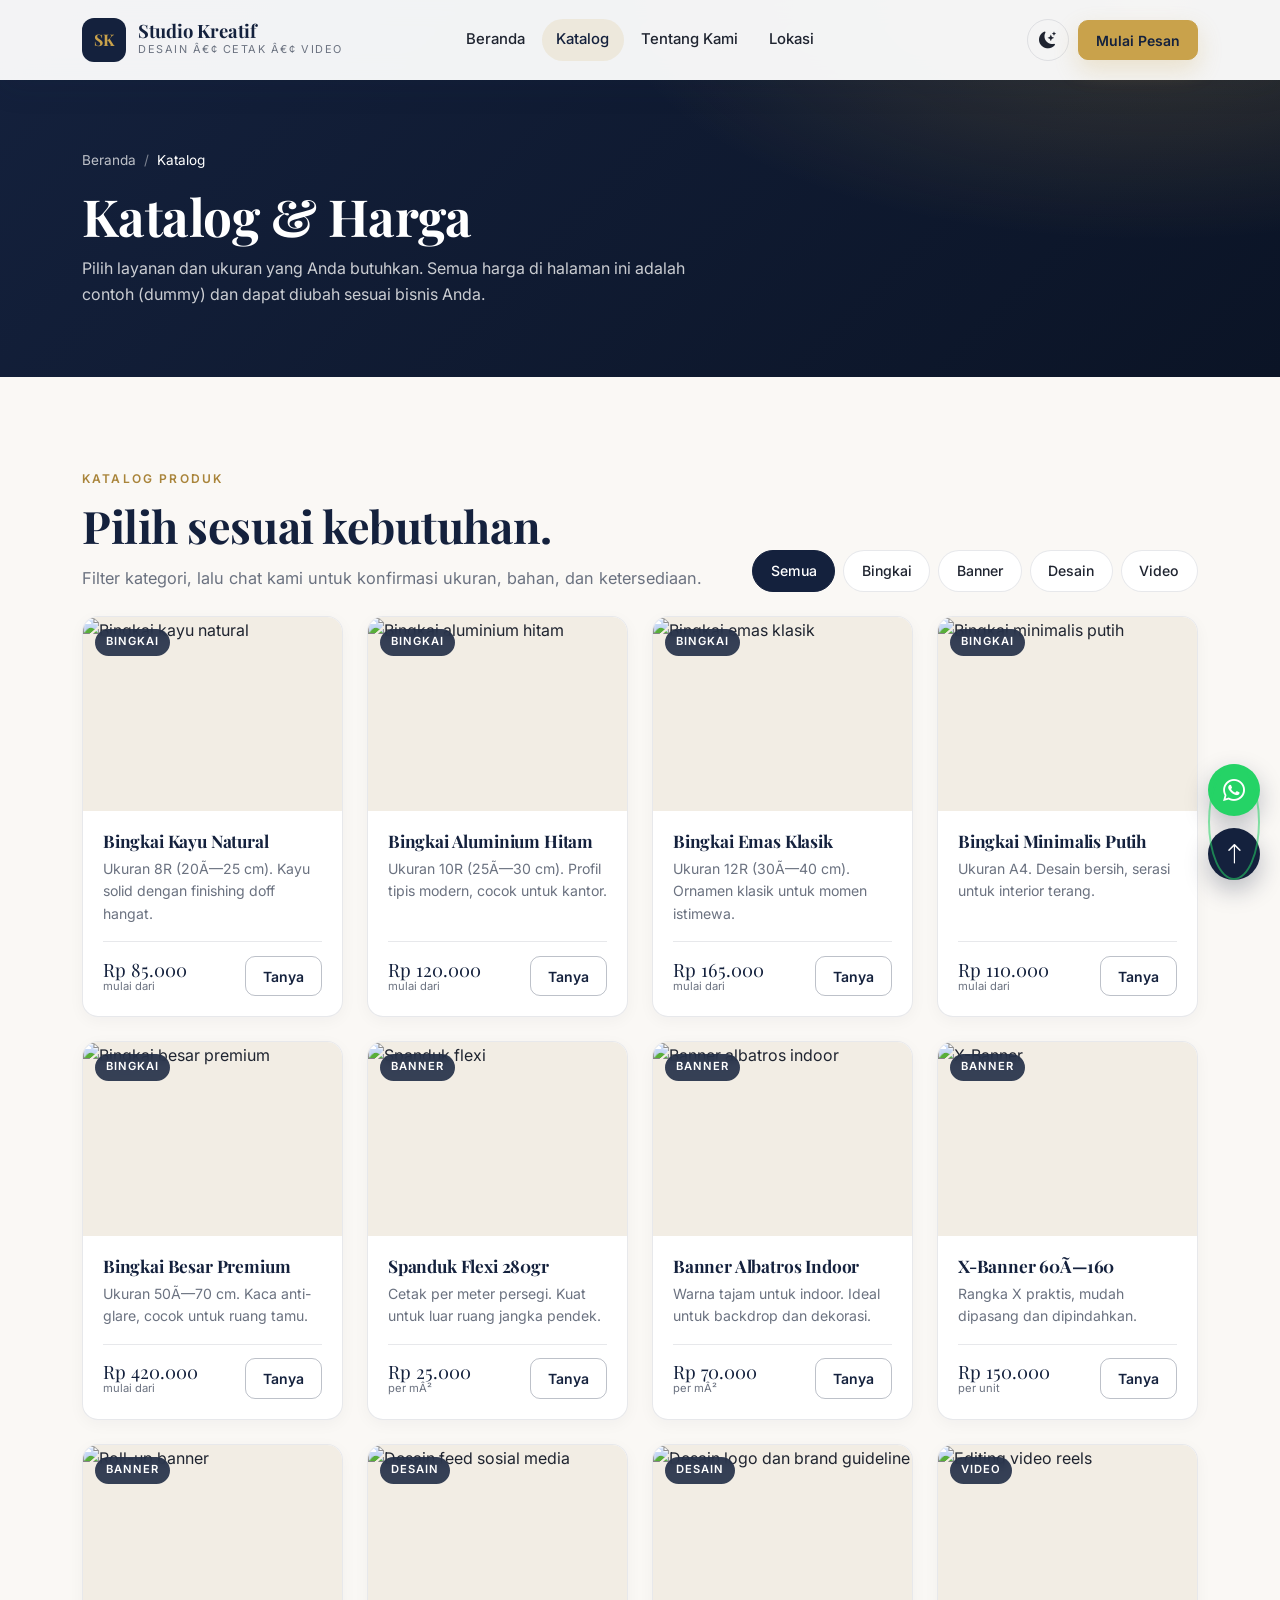
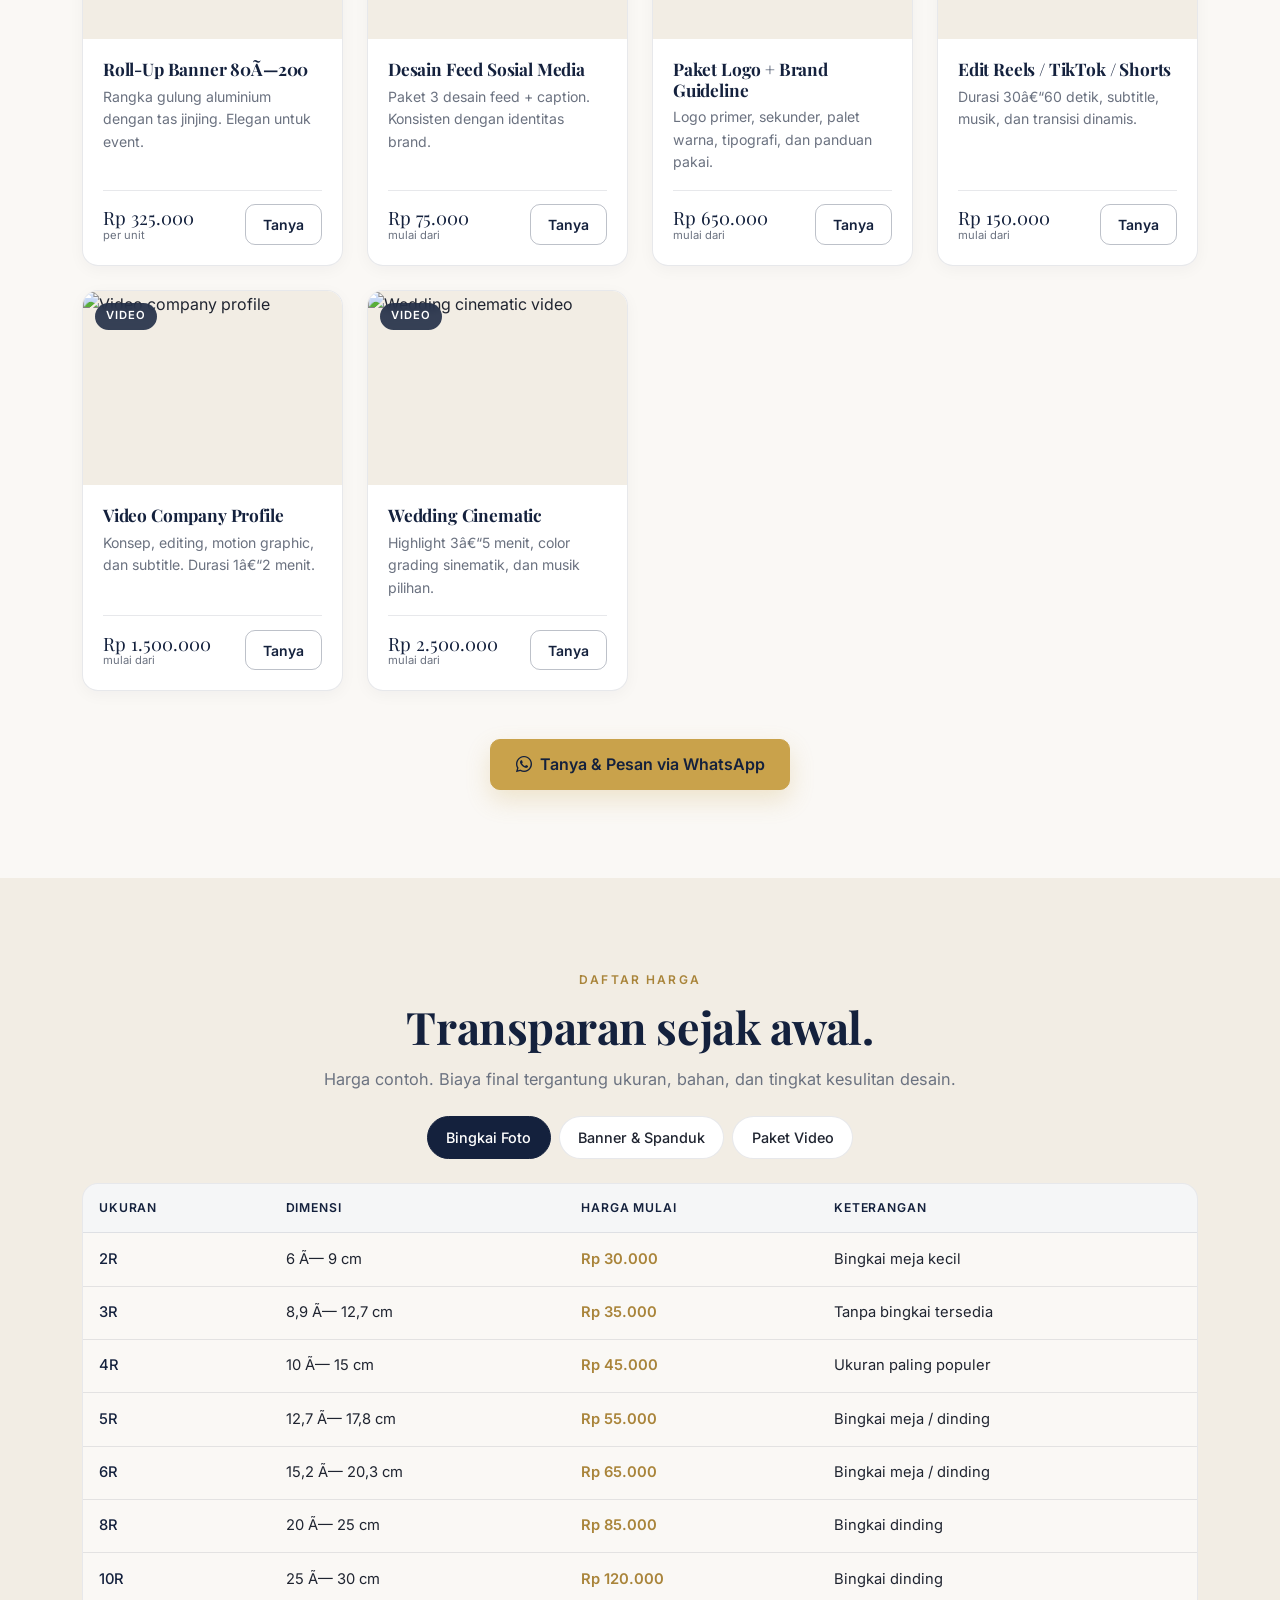
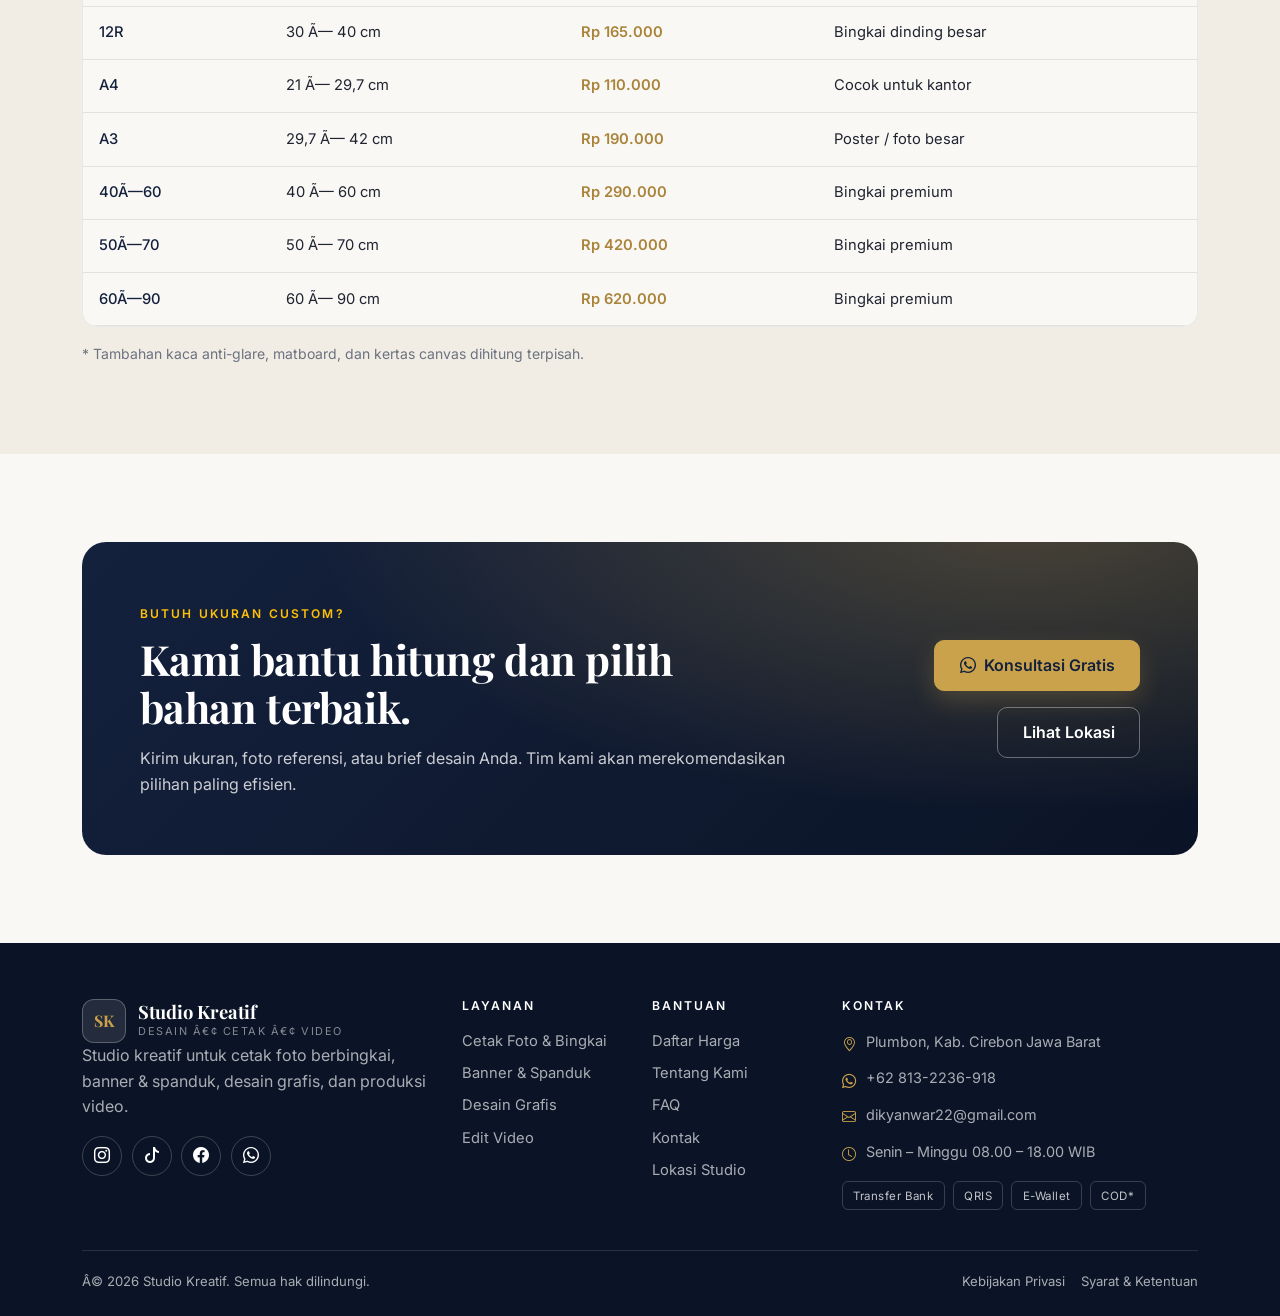
==== commit fcd19ea0: "tentang kami" ====
--- a/katalog.html
+++ b/katalog.html
@@ -61,6 +61,7 @@
           <ul class="nav-menu d-none d-lg-flex">
             <li><a href="index.html">Beranda</a></li>
             <li><a class="is-active" href="katalog.html">Katalog</a></li>
+            <li><a href="tentang-kami.html">Tentang Kami</a></li>
             <li><a href="lokasi.html">Lokasi</a></li>
           </ul>
 
@@ -119,6 +120,7 @@
         <nav class="nav flex-column mb-4">
           <a class="nav-link" href="index.html">Beranda</a>
           <a class="nav-link is-active" href="katalog.html">Katalog</a>
+          <a class="nav-link" href="tentang-kami.html">Tentang Kami</a>
           <a class="nav-link" href="lokasi.html">Lokasi</a>
         </nav>
         <a class="btn btn-gold w-100 mb-3" href="#" data-wa>Mulai Pesan</a>
@@ -618,6 +620,7 @@
             <h3>Bantuan</h3>
             <ul class="footer-links">
               <li><a href="katalog.html#harga">Daftar Harga</a></li>
+              <li><a href="tentang-kami.html">Tentang Kami</a></li>
               <li><a href="lokasi.html#faq">FAQ</a></li>
               <li><a href="lokasi.html#kontak">Kontak</a></li>
               <li><a href="lokasi.html">Lokasi Studio</a></li>
--- a/assets/css/style.css
+++ b/assets/css/style.css
@@ -1707,6 +1707,171 @@
   }
 }
 
+/* ---------- Tentang Kami ---------- */
+.about-media {
+  position: relative;
+  border-radius: var(--sk-radius-lg);
+  overflow: hidden;
+  box-shadow: var(--sk-shadow-lg);
+}
+
+.about-media img {
+  display: block;
+  width: 100%;
+  height: 100%;
+  aspect-ratio: 4 / 5;
+  object-fit: cover;
+}
+
+.about-badge {
+  position: absolute;
+  left: 1rem;
+  bottom: 1rem;
+  display: inline-flex;
+  align-items: center;
+  padding: 0.6rem 0.9rem;
+  border-radius: var(--sk-radius-sm);
+  background: var(--sk-gold);
+  color: var(--sk-navy-deep);
+  font-size: 0.82rem;
+  font-weight: 600;
+  box-shadow: var(--sk-shadow);
+}
+
+.about-list {
+  list-style: none;
+  padding: 0;
+  margin: 0;
+  display: grid;
+  gap: 0.75rem;
+}
+
+.about-list li {
+  display: flex;
+  gap: 0.65rem;
+  align-items: flex-start;
+}
+
+.about-list li i {
+  color: var(--sk-gold-dark);
+  line-height: 1.6;
+  flex: 0 0 auto;
+}
+
+.about-stat {
+  height: 100%;
+  padding: 1.25rem 1rem;
+  text-align: center;
+  border-radius: var(--sk-radius);
+  border: 1px solid var(--sk-border);
+  background: var(--sk-surface);
+  transition: transform var(--sk-transition), box-shadow var(--sk-transition);
+}
+
+.about-stat:hover {
+  transform: translateY(-3px);
+  box-shadow: var(--sk-shadow);
+}
+
+.about-stat strong {
+  display: block;
+  font-family: var(--sk-font-display);
+  font-size: clamp(1.4rem, 3vw, 1.9rem);
+  color: var(--sk-heading);
+  line-height: 1.1;
+}
+
+.about-stat span {
+  display: block;
+  margin-top: 0.35rem;
+  font-size: 0.82rem;
+  color: var(--sk-muted);
+}
+
+.value-card {
+  height: 100%;
+  padding: 1.75rem;
+  border-radius: var(--sk-radius);
+  border: 1px solid var(--sk-border);
+  background: var(--sk-surface);
+  transition: transform var(--sk-transition), box-shadow var(--sk-transition);
+}
+
+.value-card:hover {
+  transform: translateY(-4px);
+  box-shadow: var(--sk-shadow);
+}
+
+.value-icon {
+  display: grid;
+  place-items: center;
+  width: 52px;
+  height: 52px;
+  margin-bottom: 1rem;
+  border-radius: 14px;
+  background: rgba(201, 162, 75, 0.15);
+  color: var(--sk-gold-dark);
+  font-size: 1.45rem;
+}
+
+.value-card.text-center .value-icon {
+  margin-left: auto;
+  margin-right: auto;
+}
+
+.value-card h3 {
+  font-size: 1.15rem;
+  margin-bottom: 0.5rem;
+}
+
+.value-card p {
+  color: var(--sk-muted);
+  font-size: 0.95rem;
+  margin-bottom: 0;
+}
+
+.team-card {
+  height: 100%;
+  padding: 1.9rem 1.35rem;
+  text-align: center;
+  border-radius: var(--sk-radius);
+  border: 1px solid var(--sk-border);
+  background: var(--sk-surface);
+  transition: transform var(--sk-transition), box-shadow var(--sk-transition);
+}
+
+.team-card:hover {
+  transform: translateY(-4px);
+  box-shadow: var(--sk-shadow);
+}
+
+.team-avatar {
+  display: grid;
+  place-items: center;
+  width: 84px;
+  height: 84px;
+  margin: 0 auto 1rem;
+  border-radius: 50%;
+  font-size: 1.7rem;
+  color: var(--sk-gold-dark);
+  background: rgba(201, 162, 75, 0.16);
+  border: 2px solid rgba(201, 162, 75, 0.3);
+}
+
+.team-card h3 {
+  font-size: 1.1rem;
+  margin-bottom: 0.2rem;
+}
+
+.team-role {
+  display: block;
+  font-size: 0.85rem;
+  font-weight: 600;
+  letter-spacing: 0.04em;
+  color: var(--sk-gold-dark);
+  text-transform: uppercase;
+}
+
 /* ---------- Reduced motion ---------- */
 @media (prefers-reduced-motion: reduce) {
   html {
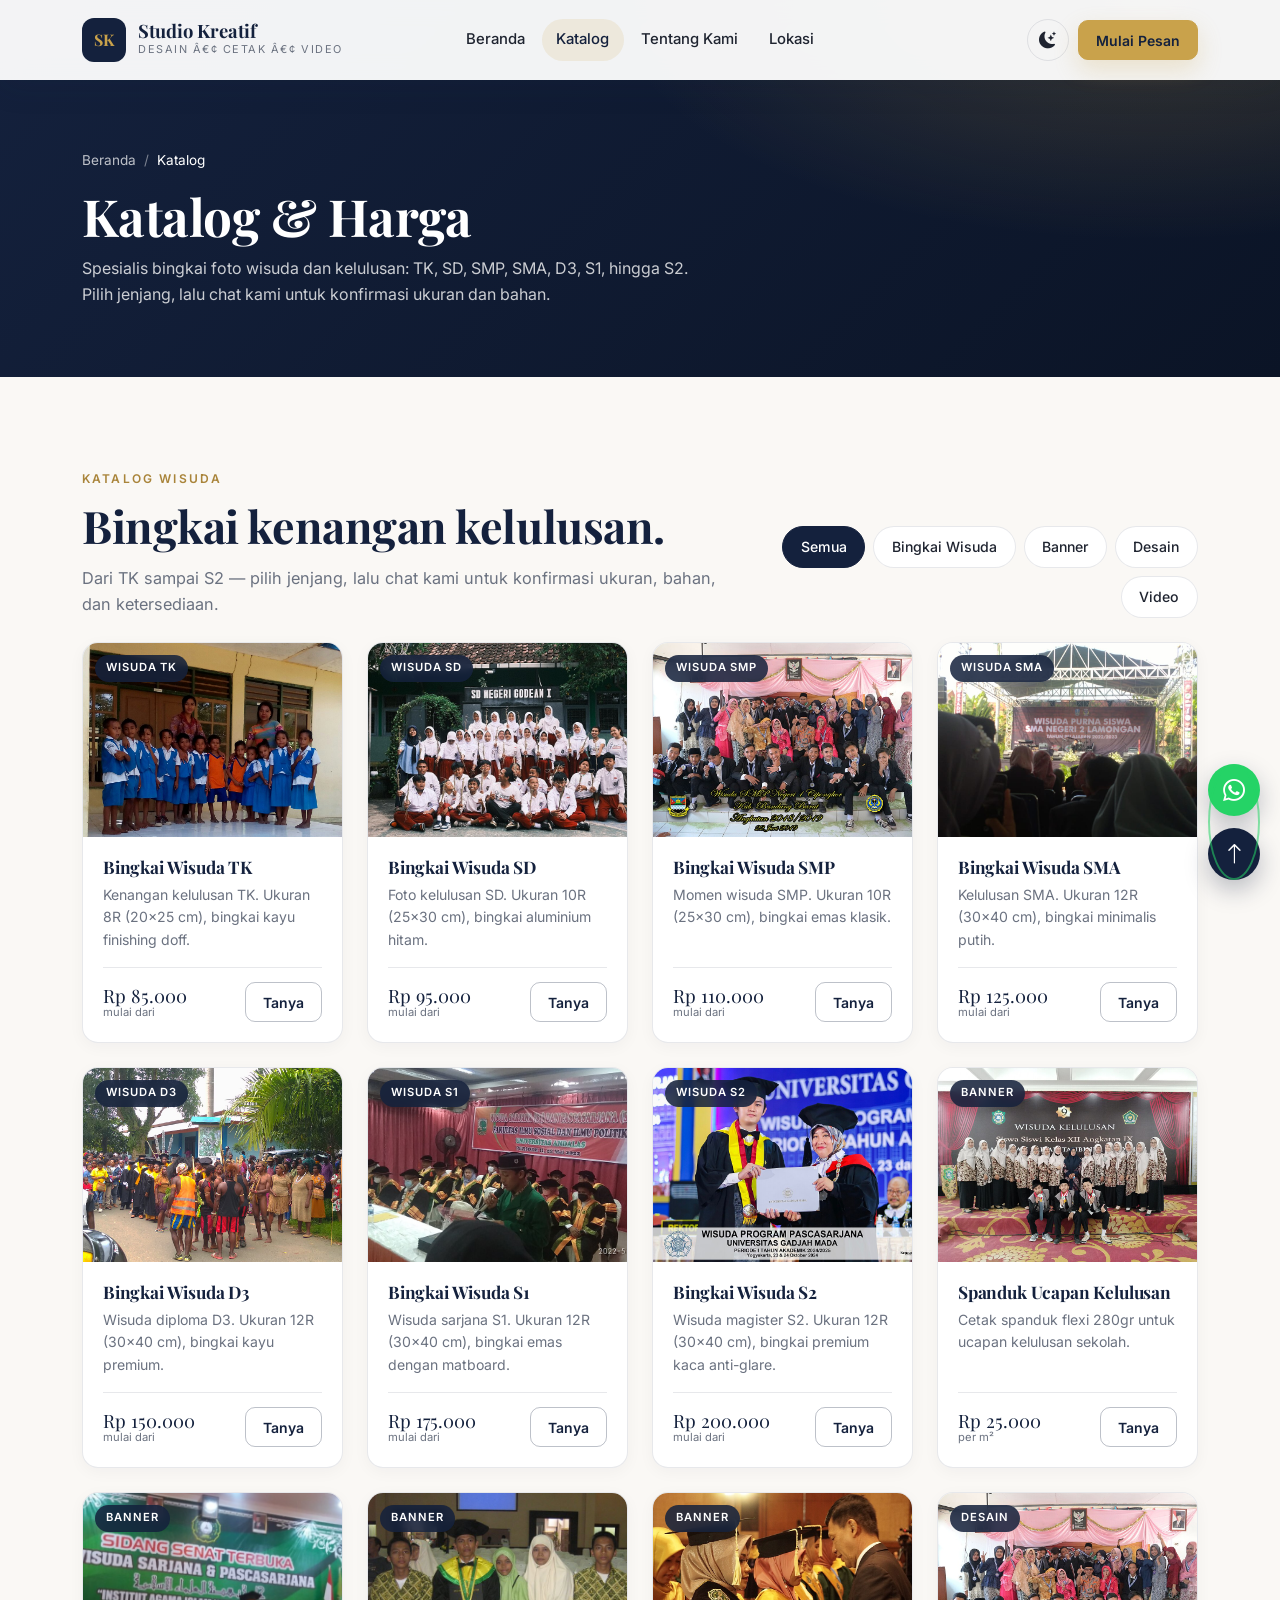
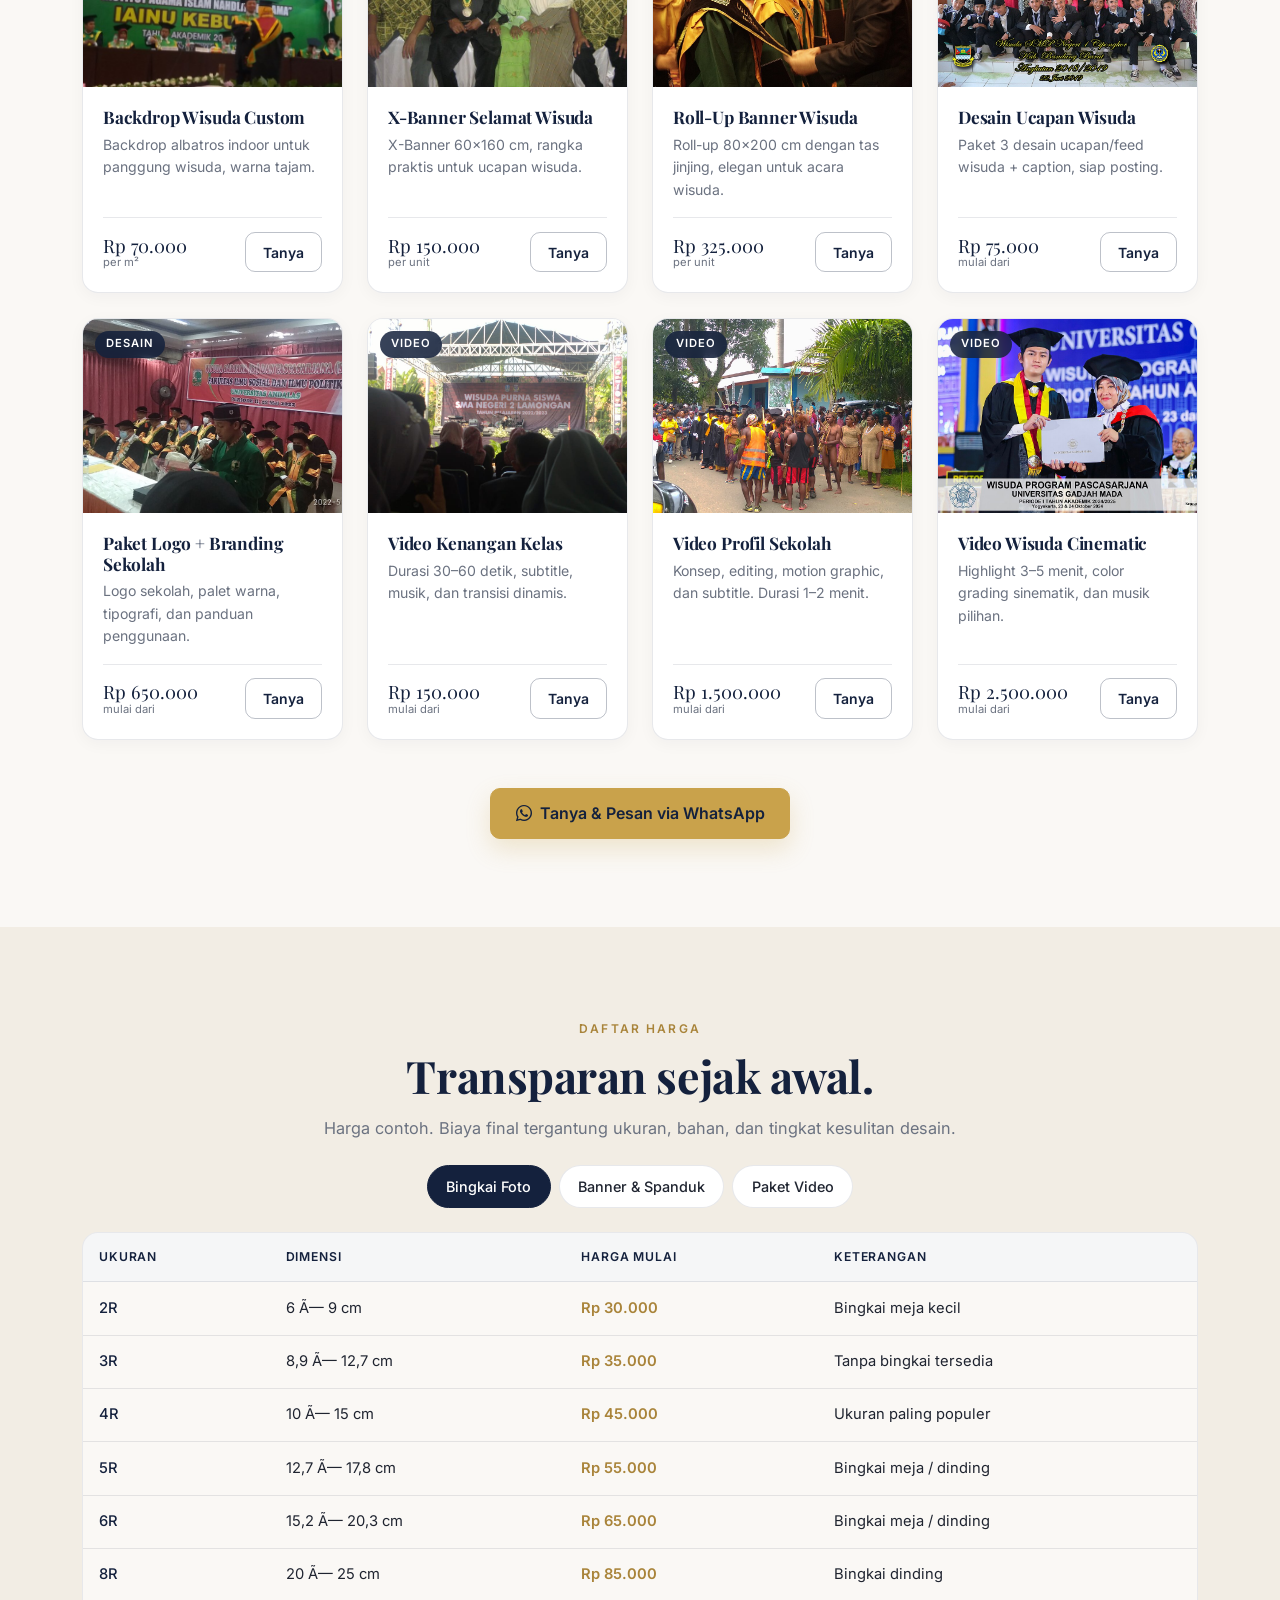
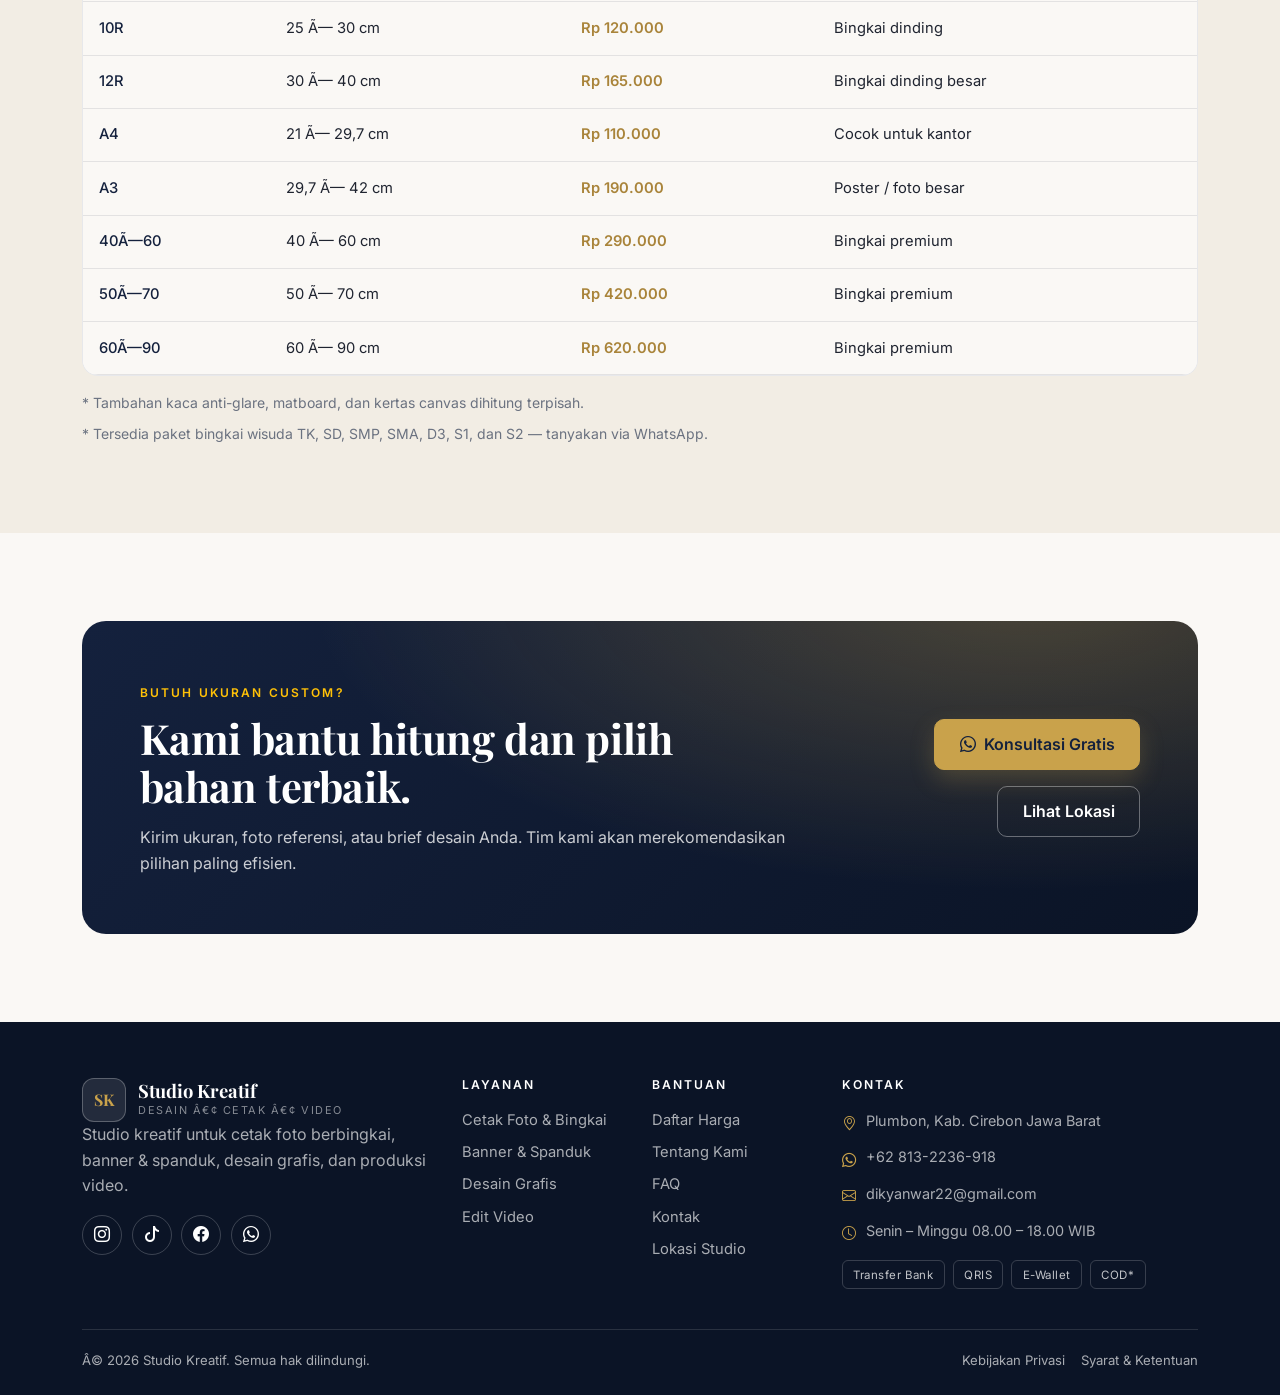
==== commit 35b6e81f: "katalog" ====
--- a/katalog.html
+++ b/katalog.html
@@ -6,7 +6,7 @@
     <title>Katalog &amp; Harga â€” Studio Kreatif</title>
     <meta
       name="description"
-      content="Katalog lengkap Studio Kreatif: bingkai foto, banner & spanduk, desain grafis, dan paket edit video beserta daftar harga."
+      content="Katalog Studio Kreatif: bingkai foto wisuda TK, SD, SMP, SMA, D3, S1, dan S2, banner & spanduk, desain grafis, dan paket video beserta daftar harga."
     />
     <meta name="theme-color" content="#14213D" />
 
@@ -145,8 +145,8 @@
           </nav>
           <h1>Katalog &amp; Harga</h1>
           <p>
-            Pilih layanan dan ukuran yang Anda butuhkan. Semua harga di halaman
-            ini adalah contoh (dummy) dan dapat diubah sesuai bisnis Anda.
+            Spesialis bingkai foto wisuda dan kelulusan: TK, SD, SMP, SMA, D3, S1,
+            hingga S2. Pilih jenjang, lalu chat kami untuk konfirmasi ukuran dan bahan.
           </p>
         </div>
       </section>
@@ -156,17 +156,17 @@
         <div class="container">
           <div class="row align-items-end g-4 mb-4">
             <div class="col-lg-7 reveal">
-              <span class="eyebrow">Katalog Produk</span>
-              <h2 class="section-title" id="katalogTitle">Pilih sesuai kebutuhan.</h2>
+              <span class="eyebrow">Katalog Wisuda</span>
+              <h2 class="section-title" id="katalogTitle">Bingkai kenangan kelulusan.</h2>
               <p class="section-subtitle">
-                Filter kategori, lalu chat kami untuk konfirmasi ukuran, bahan, dan
-                ketersediaan.
+                Dari TK sampai S2 — pilih jenjang, lalu chat kami untuk konfirmasi
+                ukuran, bahan, dan ketersediaan.
               </p>
             </div>
             <div class="col-lg-5 reveal">
               <div class="filter-bar justify-content-lg-end" role="group" aria-label="Filter kategori">
                 <button class="filter-btn is-active" type="button" data-filter="all">Semua</button>
-                <button class="filter-btn" type="button" data-filter="bingkai">Bingkai</button>
+                <button class="filter-btn" type="button" data-filter="bingkai">Bingkai Wisuda</button>
                 <button class="filter-btn" type="button" data-filter="banner">Banner</button>
                 <button class="filter-btn" type="button" data-filter="desain">Desain</button>
                 <button class="filter-btn" type="button" data-filter="video">Video</button>
@@ -175,19 +175,28 @@
           </div>
 
           <div class="row g-4">
-            <!-- Bingkai -->
+            <!-- Bingkai Wisuda -->
+            <!-- Sumber foto contoh (Wikimedia Commons, lisensi terbuka):
+                 bingkai-tk.jpg  : Anak-anak PAUD TK Nggolonio Nagekeo NTT
+                 bingkai-sd.jpg  : Siswa Kelas 6 SD Negeri Godean 1
+                 bingkai-smp.jpg : Wisuda SMPN 1 Cipongkor
+                 bingkai-sma.jpg : Wisuda Purna Siswa SMA N 2 Lamongan 2023
+                 bingkai-d3.jpg  : Perayaan Wisuda Mahasiswa Universitas Papua
+                 bingkai-s1.jpg  : Wisuda FISIP Unand Mei 2022
+                 bingkai-s2.jpg  : Wisuda Pascasarjana
+            -->
             <div class="col-12 col-sm-6 col-lg-4 col-xl-3 reveal" data-category="bingkai">
               <article class="product-card">
                 <div class="product-media">
-                  <span class="product-badge">Bingkai</span>
-                  <img src="https://picsum.photos/seed/sk-cat-kayu/640/480" alt="Bingkai kayu natural" width="640" height="480" loading="lazy" />
-                </div>
-                <div class="product-body">
-                  <h3>Bingkai Kayu Natural</h3>
-                  <p>Ukuran 8R (20Ã—25 cm). Kayu solid dengan finishing doff hangat.</p>
+                  <span class="product-badge">Wisuda TK</span>
+                  <img src="assets/img/wisuda/bingkai-tk.jpg" alt="Foto wisuda TK dalam bingkai kayu" width="640" height="480" loading="lazy" />
+                </div>
+                <div class="product-body">
+                  <h3>Bingkai Wisuda TK</h3>
+                  <p>Kenangan kelulusan TK. Ukuran 8R (20×25 cm), bingkai kayu finishing doff.</p>
                   <div class="product-foot">
                     <div class="product-price">Rp 85.000<small>mulai dari</small></div>
-                    <a class="btn btn-outline-navy btn-sm" href="#" data-wa data-wa-text="Halo, saya ingin pesan Bingkai Kayu Natural 8R (20x25 cm).">Tanya</a>
+                    <a class="btn btn-outline-navy btn-sm" href="#" data-wa data-wa-text="Halo, saya ingin pesan Bingkai Wisuda TK 8R (20x25 cm).">Tanya</a>
                   </div>
                 </div>
               </article>
@@ -196,15 +205,15 @@
             <div class="col-12 col-sm-6 col-lg-4 col-xl-3 reveal" data-category="bingkai">
               <article class="product-card">
                 <div class="product-media">
-                  <span class="product-badge">Bingkai</span>
-                  <img src="https://picsum.photos/seed/sk-cat-alu/640/480" alt="Bingkai aluminium hitam" width="640" height="480" loading="lazy" />
-                </div>
-                <div class="product-body">
-                  <h3>Bingkai Aluminium Hitam</h3>
-                  <p>Ukuran 10R (25Ã—30 cm). Profil tipis modern, cocok untuk kantor.</p>
-                  <div class="product-foot">
-                    <div class="product-price">Rp 120.000<small>mulai dari</small></div>
-                    <a class="btn btn-outline-navy btn-sm" href="#" data-wa data-wa-text="Halo, saya ingin pesan Bingkai Aluminium Hitam 10R (25x30 cm).">Tanya</a>
+                  <span class="product-badge">Wisuda SD</span>
+                  <img src="assets/img/wisuda/bingkai-sd.jpg" alt="Foto kelulusan siswa SD dalam bingkai" width="640" height="480" loading="lazy" />
+                </div>
+                <div class="product-body">
+                  <h3>Bingkai Wisuda SD</h3>
+                  <p>Foto kelulusan SD. Ukuran 10R (25×30 cm), bingkai aluminium hitam.</p>
+                  <div class="product-foot">
+                    <div class="product-price">Rp 95.000<small>mulai dari</small></div>
+                    <a class="btn btn-outline-navy btn-sm" href="#" data-wa data-wa-text="Halo, saya ingin pesan Bingkai Wisuda SD 10R (25x30 cm).">Tanya</a>
                   </div>
                 </div>
               </article>
@@ -213,15 +222,15 @@
             <div class="col-12 col-sm-6 col-lg-4 col-xl-3 reveal" data-category="bingkai">
               <article class="product-card">
                 <div class="product-media">
-                  <span class="product-badge">Bingkai</span>
-                  <img src="https://picsum.photos/seed/sk-cat-gold/640/480" alt="Bingkai emas klasik" width="640" height="480" loading="lazy" />
-                </div>
-                <div class="product-body">
-                  <h3>Bingkai Emas Klasik</h3>
-                  <p>Ukuran 12R (30Ã—40 cm). Ornamen klasik untuk momen istimewa.</p>
-                  <div class="product-foot">
-                    <div class="product-price">Rp 165.000<small>mulai dari</small></div>
-                    <a class="btn btn-outline-navy btn-sm" href="#" data-wa data-wa-text="Halo, saya ingin pesan Bingkai Emas Klasik 12R (30x40 cm).">Tanya</a>
+                  <span class="product-badge">Wisuda SMP</span>
+                  <img src="assets/img/wisuda/bingkai-smp.jpg" alt="Foto wisuda SMP dalam bingkai" width="640" height="480" loading="lazy" />
+                </div>
+                <div class="product-body">
+                  <h3>Bingkai Wisuda SMP</h3>
+                  <p>Momen wisuda SMP. Ukuran 10R (25×30 cm), bingkai emas klasik.</p>
+                  <div class="product-foot">
+                    <div class="product-price">Rp 110.000<small>mulai dari</small></div>
+                    <a class="btn btn-outline-navy btn-sm" href="#" data-wa data-wa-text="Halo, saya ingin pesan Bingkai Wisuda SMP 10R (25x30 cm).">Tanya</a>
                   </div>
                 </div>
               </article>
@@ -230,15 +239,15 @@
             <div class="col-12 col-sm-6 col-lg-4 col-xl-3 reveal" data-category="bingkai">
               <article class="product-card">
                 <div class="product-media">
-                  <span class="product-badge">Bingkai</span>
-                  <img src="https://picsum.photos/seed/sk-cat-white/640/480" alt="Bingkai minimalis putih" width="640" height="480" loading="lazy" />
-                </div>
-                <div class="product-body">
-                  <h3>Bingkai Minimalis Putih</h3>
-                  <p>Ukuran A4. Desain bersih, serasi untuk interior terang.</p>
-                  <div class="product-foot">
-                    <div class="product-price">Rp 110.000<small>mulai dari</small></div>
-                    <a class="btn btn-outline-navy btn-sm" href="#" data-wa data-wa-text="Halo, saya ingin pesan Bingkai Minimalis Putih ukuran A4.">Tanya</a>
+                  <span class="product-badge">Wisuda SMA</span>
+                  <img src="assets/img/wisuda/bingkai-sma.jpg" alt="Foto wisuda SMA dalam bingkai" width="640" height="480" loading="lazy" />
+                </div>
+                <div class="product-body">
+                  <h3>Bingkai Wisuda SMA</h3>
+                  <p>Kelulusan SMA. Ukuran 12R (30×40 cm), bingkai minimalis putih.</p>
+                  <div class="product-foot">
+                    <div class="product-price">Rp 125.000<small>mulai dari</small></div>
+                    <a class="btn btn-outline-navy btn-sm" href="#" data-wa data-wa-text="Halo, saya ingin pesan Bingkai Wisuda SMA 12R (30x40 cm).">Tanya</a>
                   </div>
                 </div>
               </article>
@@ -247,15 +256,49 @@
             <div class="col-12 col-sm-6 col-lg-4 col-xl-3 reveal" data-category="bingkai">
               <article class="product-card">
                 <div class="product-media">
-                  <span class="product-badge">Bingkai</span>
-                  <img src="https://picsum.photos/seed/sk-cat-big/640/480" alt="Bingkai besar premium" width="640" height="480" loading="lazy" />
-                </div>
-                <div class="product-body">
-                  <h3>Bingkai Besar Premium</h3>
-                  <p>Ukuran 50Ã—70 cm. Kaca anti-glare, cocok untuk ruang tamu.</p>
-                  <div class="product-foot">
-                    <div class="product-price">Rp 420.000<small>mulai dari</small></div>
-                    <a class="btn btn-outline-navy btn-sm" href="#" data-wa data-wa-text="Halo, saya ingin pesan Bingkai Besar Premium 50x70 cm.">Tanya</a>
+                  <span class="product-badge">Wisuda D3</span>
+                  <img src="assets/img/wisuda/bingkai-d3.jpg" alt="Foto wisuda D3 dalam bingkai" width="640" height="480" loading="lazy" />
+                </div>
+                <div class="product-body">
+                  <h3>Bingkai Wisuda D3</h3>
+                  <p>Wisuda diploma D3. Ukuran 12R (30×40 cm), bingkai kayu premium.</p>
+                  <div class="product-foot">
+                    <div class="product-price">Rp 150.000<small>mulai dari</small></div>
+                    <a class="btn btn-outline-navy btn-sm" href="#" data-wa data-wa-text="Halo, saya ingin pesan Bingkai Wisuda D3 12R (30x40 cm).">Tanya</a>
+                  </div>
+                </div>
+              </article>
+            </div>
+
+            <div class="col-12 col-sm-6 col-lg-4 col-xl-3 reveal" data-category="bingkai">
+              <article class="product-card">
+                <div class="product-media">
+                  <span class="product-badge">Wisuda S1</span>
+                  <img src="assets/img/wisuda/bingkai-s1.jpg" alt="Foto wisuda S1 dalam bingkai" width="640" height="480" loading="lazy" />
+                </div>
+                <div class="product-body">
+                  <h3>Bingkai Wisuda S1</h3>
+                  <p>Wisuda sarjana S1. Ukuran 12R (30×40 cm), bingkai emas dengan matboard.</p>
+                  <div class="product-foot">
+                    <div class="product-price">Rp 175.000<small>mulai dari</small></div>
+                    <a class="btn btn-outline-navy btn-sm" href="#" data-wa data-wa-text="Halo, saya ingin pesan Bingkai Wisuda S1 12R (30x40 cm).">Tanya</a>
+                  </div>
+                </div>
+              </article>
+            </div>
+
+            <div class="col-12 col-sm-6 col-lg-4 col-xl-3 reveal" data-category="bingkai">
+              <article class="product-card">
+                <div class="product-media">
+                  <span class="product-badge">Wisuda S2</span>
+                  <img src="assets/img/wisuda/bingkai-s2.jpg" alt="Foto wisuda S2 dalam bingkai" width="640" height="480" loading="lazy" />
+                </div>
+                <div class="product-body">
+                  <h3>Bingkai Wisuda S2</h3>
+                  <p>Wisuda magister S2. Ukuran 12R (30×40 cm), bingkai premium kaca anti-glare.</p>
+                  <div class="product-foot">
+                    <div class="product-price">Rp 200.000<small>mulai dari</small></div>
+                    <a class="btn btn-outline-navy btn-sm" href="#" data-wa data-wa-text="Halo, saya ingin pesan Bingkai Wisuda S2 12R (30x40 cm).">Tanya</a>
                   </div>
                 </div>
               </article>
@@ -266,14 +309,14 @@
               <article class="product-card">
                 <div class="product-media">
                   <span class="product-badge">Banner</span>
-                  <img src="https://picsum.photos/seed/sk-cat-flexi/640/480" alt="Spanduk flexi" width="640" height="480" loading="lazy" />
-                </div>
-                <div class="product-body">
-                  <h3>Spanduk Flexi 280gr</h3>
-                  <p>Cetak per meter persegi. Kuat untuk luar ruang jangka pendek.</p>
-                  <div class="product-foot">
-                    <div class="product-price">Rp 25.000<small>per mÂ²</small></div>
-                    <a class="btn btn-outline-navy btn-sm" href="#" data-wa data-wa-text="Halo, saya ingin pesan Spanduk Flexi 280gr. Mohon info ukuran dan harga.">Tanya</a>
+                  <img src="assets/img/wisuda/spanduk-wisuda.jpg" alt="Spanduk ucapan kelulusan siswa" width="640" height="480" loading="lazy" />
+                </div>
+                <div class="product-body">
+                  <h3>Spanduk Ucapan Kelulusan</h3>
+                  <p>Cetak spanduk flexi 280gr untuk ucapan kelulusan sekolah.</p>
+                  <div class="product-foot">
+                    <div class="product-price">Rp 25.000<small>per m²</small></div>
+                    <a class="btn btn-outline-navy btn-sm" href="#" data-wa data-wa-text="Halo, saya ingin pesan Spanduk Ucapan Kelulusan. Mohon info ukuran dan harga.">Tanya</a>
                   </div>
                 </div>
               </article>
@@ -283,14 +326,14 @@
               <article class="product-card">
                 <div class="product-media">
                   <span class="product-badge">Banner</span>
-                  <img src="https://picsum.photos/seed/sk-cat-albatros/640/480" alt="Banner albatros indoor" width="640" height="480" loading="lazy" />
-                </div>
-                <div class="product-body">
-                  <h3>Banner Albatros Indoor</h3>
-                  <p>Warna tajam untuk indoor. Ideal untuk backdrop dan dekorasi.</p>
-                  <div class="product-foot">
-                    <div class="product-price">Rp 70.000<small>per mÂ²</small></div>
-                    <a class="btn btn-outline-navy btn-sm" href="#" data-wa data-wa-text="Halo, saya ingin pesan Banner Albatros Indoor. Mohon info ukuran dan harga.">Tanya</a>
+                  <img src="assets/img/wisuda/banner-wisuda.jpg" alt="Backdrop wisuda dengan foto mahasiswa" width="640" height="480" loading="lazy" />
+                </div>
+                <div class="product-body">
+                  <h3>Backdrop Wisuda Custom</h3>
+                  <p>Backdrop albatros indoor untuk panggung wisuda, warna tajam.</p>
+                  <div class="product-foot">
+                    <div class="product-price">Rp 70.000<small>per m²</small></div>
+                    <a class="btn btn-outline-navy btn-sm" href="#" data-wa data-wa-text="Halo, saya ingin pesan Backdrop Wisuda Custom. Mohon info ukuran dan harga.">Tanya</a>
                   </div>
                 </div>
               </article>
@@ -300,14 +343,14 @@
               <article class="product-card">
                 <div class="product-media">
                   <span class="product-badge">Banner</span>
-                  <img src="https://picsum.photos/seed/sk-cat-xbanner/640/480" alt="X-Banner" width="640" height="480" loading="lazy" />
-                </div>
-                <div class="product-body">
-                  <h3>X-Banner 60Ã—160</h3>
-                  <p>Rangka X praktis, mudah dipasang dan dipindahkan.</p>
+                  <img src="assets/img/wisuda/xbanner-wisuda.jpg" alt="X-Banner selamat wisuda" width="640" height="480" loading="lazy" />
+                </div>
+                <div class="product-body">
+                  <h3>X-Banner Selamat Wisuda</h3>
+                  <p>X-Banner 60×160 cm, rangka praktis untuk ucapan wisuda.</p>
                   <div class="product-foot">
                     <div class="product-price">Rp 150.000<small>per unit</small></div>
-                    <a class="btn btn-outline-navy btn-sm" href="#" data-wa data-wa-text="Halo, saya ingin pesan X-Banner 60x160 cm.">Tanya</a>
+                    <a class="btn btn-outline-navy btn-sm" href="#" data-wa data-wa-text="Halo, saya ingin pesan X-Banner Selamat Wisuda 60x160 cm.">Tanya</a>
                   </div>
                 </div>
               </article>
@@ -317,14 +360,14 @@
               <article class="product-card">
                 <div class="product-media">
                   <span class="product-badge">Banner</span>
-                  <img src="https://picsum.photos/seed/sk-cat-rollup/640/480" alt="Roll-up banner" width="640" height="480" loading="lazy" />
-                </div>
-                <div class="product-body">
-                  <h3>Roll-Up Banner 80Ã—200</h3>
-                  <p>Rangka gulung aluminium dengan tas jinjing. Elegan untuk event.</p>
+                  <img src="assets/img/wisuda/rollup-wisuda.jpg" alt="Roll-up banner wisuda" width="640" height="480" loading="lazy" />
+                </div>
+                <div class="product-body">
+                  <h3>Roll-Up Banner Wisuda</h3>
+                  <p>Roll-up 80×200 cm dengan tas jinjing, elegan untuk acara wisuda.</p>
                   <div class="product-foot">
                     <div class="product-price">Rp 325.000<small>per unit</small></div>
-                    <a class="btn btn-outline-navy btn-sm" href="#" data-wa data-wa-text="Halo, saya ingin pesan Roll-Up Banner 80x200 cm.">Tanya</a>
+                    <a class="btn btn-outline-navy btn-sm" href="#" data-wa data-wa-text="Halo, saya ingin pesan Roll-Up Banner Wisuda 80x200 cm.">Tanya</a>
                   </div>
                 </div>
               </article>
@@ -335,14 +378,14 @@
               <article class="product-card">
                 <div class="product-media">
                   <span class="product-badge">Desain</span>
-                  <img src="https://picsum.photos/seed/sk-cat-feed/640/480" alt="Desain feed sosial media" width="640" height="480" loading="lazy" />
-                </div>
-                <div class="product-body">
-                  <h3>Desain Feed Sosial Media</h3>
-                  <p>Paket 3 desain feed + caption. Konsisten dengan identitas brand.</p>
+                  <img src="assets/img/wisuda/bingkai-smp.jpg" alt="Desain ucapan wisuda siswa" width="640" height="480" loading="lazy" />
+                </div>
+                <div class="product-body">
+                  <h3>Desain Ucapan Wisuda</h3>
+                  <p>Paket 3 desain ucapan/feed wisuda + caption, siap posting.</p>
                   <div class="product-foot">
                     <div class="product-price">Rp 75.000<small>mulai dari</small></div>
-                    <a class="btn btn-outline-navy btn-sm" href="#" data-wa data-wa-text="Halo, saya ingin pesan Desain Feed Sosial Media (paket 3 desain).">Tanya</a>
+                    <a class="btn btn-outline-navy btn-sm" href="#" data-wa data-wa-text="Halo, saya ingin pesan Desain Ucapan Wisuda (paket 3 desain).">Tanya</a>
                   </div>
                 </div>
               </article>
@@ -352,14 +395,14 @@
               <article class="product-card">
                 <div class="product-media">
                   <span class="product-badge">Desain</span>
-                  <img src="https://picsum.photos/seed/sk-cat-logo/640/480" alt="Desain logo dan brand guideline" width="640" height="480" loading="lazy" />
-                </div>
-                <div class="product-body">
-                  <h3>Paket Logo + Brand Guideline</h3>
-                  <p>Logo primer, sekunder, palet warna, tipografi, dan panduan pakai.</p>
+                  <img src="assets/img/wisuda/bingkai-s1.jpg" alt="Desain logo dan branding sekolah" width="640" height="480" loading="lazy" />
+                </div>
+                <div class="product-body">
+                  <h3>Paket Logo + Branding Sekolah</h3>
+                  <p>Logo sekolah, palet warna, tipografi, dan panduan penggunaan.</p>
                   <div class="product-foot">
                     <div class="product-price">Rp 650.000<small>mulai dari</small></div>
-                    <a class="btn btn-outline-navy btn-sm" href="#" data-wa data-wa-text="Halo, saya ingin pesan Paket Logo + Brand Guideline.">Tanya</a>
+                    <a class="btn btn-outline-navy btn-sm" href="#" data-wa data-wa-text="Halo, saya ingin pesan Paket Logo + Branding Sekolah.">Tanya</a>
                   </div>
                 </div>
               </article>
@@ -370,14 +413,14 @@
               <article class="product-card">
                 <div class="product-media">
                   <span class="product-badge">Video</span>
-                  <img src="https://picsum.photos/seed/sk-cat-reels/640/480" alt="Editing video reels" width="640" height="480" loading="lazy" />
-                </div>
-                <div class="product-body">
-                  <h3>Edit Reels / TikTok / Shorts</h3>
-                  <p>Durasi 30â€“60 detik, subtitle, musik, dan transisi dinamis.</p>
+                  <img src="assets/img/wisuda/bingkai-sma.jpg" alt="Video kenangan kelas siswa" width="640" height="480" loading="lazy" />
+                </div>
+                <div class="product-body">
+                  <h3>Video Kenangan Kelas</h3>
+                  <p>Durasi 30–60 detik, subtitle, musik, dan transisi dinamis.</p>
                   <div class="product-foot">
                     <div class="product-price">Rp 150.000<small>mulai dari</small></div>
-                    <a class="btn btn-outline-navy btn-sm" href="#" data-wa data-wa-text="Halo, saya ingin pesan Edit Reels/TikTok/Shorts.">Tanya</a>
+                    <a class="btn btn-outline-navy btn-sm" href="#" data-wa data-wa-text="Halo, saya ingin pesan Video Kenangan Kelas.">Tanya</a>
                   </div>
                 </div>
               </article>
@@ -387,14 +430,14 @@
               <article class="product-card">
                 <div class="product-media">
                   <span class="product-badge">Video</span>
-                  <img src="https://picsum.photos/seed/sk-cat-company/640/480" alt="Video company profile" width="640" height="480" loading="lazy" />
-                </div>
-                <div class="product-body">
-                  <h3>Video Company Profile</h3>
-                  <p>Konsep, editing, motion graphic, dan subtitle. Durasi 1â€“2 menit.</p>
+                  <img src="assets/img/wisuda/bingkai-d3.jpg" alt="Video profil sekolah" width="640" height="480" loading="lazy" />
+                </div>
+                <div class="product-body">
+                  <h3>Video Profil Sekolah</h3>
+                  <p>Konsep, editing, motion graphic, dan subtitle. Durasi 1–2 menit.</p>
                   <div class="product-foot">
                     <div class="product-price">Rp 1.500.000<small>mulai dari</small></div>
-                    <a class="btn btn-outline-navy btn-sm" href="#" data-wa data-wa-text="Halo, saya ingin pesan Video Company Profile.">Tanya</a>
+                    <a class="btn btn-outline-navy btn-sm" href="#" data-wa data-wa-text="Halo, saya ingin pesan Video Profil Sekolah.">Tanya</a>
                   </div>
                 </div>
               </article>
@@ -404,14 +447,14 @@
               <article class="product-card">
                 <div class="product-media">
                   <span class="product-badge">Video</span>
-                  <img src="https://picsum.photos/seed/sk-cat-wedding/640/480" alt="Wedding cinematic video" width="640" height="480" loading="lazy" />
-                </div>
-                <div class="product-body">
-                  <h3>Wedding Cinematic</h3>
-                  <p>Highlight 3â€“5 menit, color grading sinematik, dan musik pilihan.</p>
+                  <img src="assets/img/wisuda/bingkai-s2.jpg" alt="Video wisuda cinematic" width="640" height="480" loading="lazy" />
+                </div>
+                <div class="product-body">
+                  <h3>Video Wisuda Cinematic</h3>
+                  <p>Highlight 3–5 menit, color grading sinematik, dan musik pilihan.</p>
                   <div class="product-foot">
                     <div class="product-price">Rp 2.500.000<small>mulai dari</small></div>
-                    <a class="btn btn-outline-navy btn-sm" href="#" data-wa data-wa-text="Halo, saya ingin pesan Wedding Cinematic Video.">Tanya</a>
+                    <a class="btn btn-outline-navy btn-sm" href="#" data-wa data-wa-text="Halo, saya ingin pesan Video Wisuda Cinematic.">Tanya</a>
                   </div>
                 </div>
               </article>
@@ -490,6 +533,9 @@
               <p class="small text-muted-2 mt-3 mb-0">
                 * Tambahan kaca anti-glare, matboard, dan kertas canvas dihitung terpisah.
               </p>
+              <p class="small text-muted-2 mt-2 mb-0">
+                * Tersedia paket bingkai wisuda TK, SD, SMP, SMA, D3, S1, dan S2 — tanyakan via WhatsApp.
+              </p>
             </div>
 
             <div class="tab-pane fade" id="pane-banner" role="tabpanel" aria-labelledby="tab-banner" tabindex="0">
